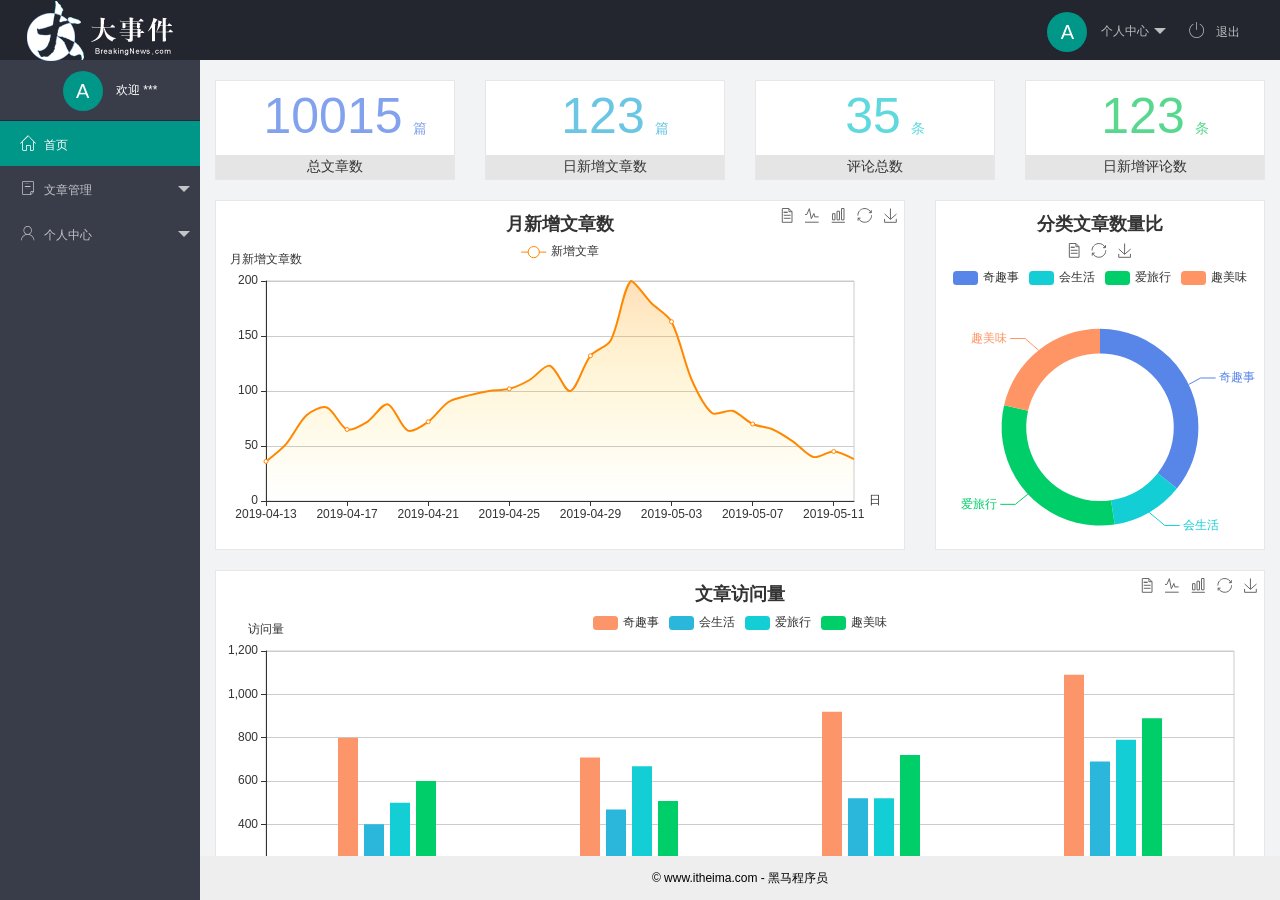
==== index.html @ d362bbe7 "'login.html完成'" ====
<!DOCTYPE html>
<html lang="en">

<head>
    <meta charset="UTF-8">
    <meta http-equiv="X-UA-Compatible" content="IE=edge">
    <meta name="viewport" content="width=device-width, initial-scale=1.0">
    <title>主页</title>
    <link rel="stylesheet" href="./assets/lib/layui/css/layui.css">
    <!-- 导入第三方图标库 -->
    <link rel="stylesheet" href="/assets/fonts/iconfont.css" />
    <!-- 导入自己的样式表 -->
    <link rel="stylesheet" href="/assets/css/index.css" />
</head>

<body class="layui-layout-body">
    <div class="layui-layout layui-layout-admin">
        <div class="layui-header">
            <div class="layui-logo">
                <img src="/assets/images/logo.png" alt="">
            </div>
            <!-- 头部区域（可配合layui已有的水平导航） -->
            <ul class="layui-nav layui-layout-right " lay-shrink="all">
                <li class="layui-nav-item">
                    <a href="javascript:;">
                        <img src="http://t.cn/RCzsdCq" class="layui-nav-img" style="display: none;">
                        <span class="text-avatar">A</span>
                        个人中心
                    </a>
                    <dl class="layui-nav-child">
                        <dd><a href="">基本资料</a></dd>
                        <dd><a href="">更换头像</a></dd>
                        <dd><a href="">重置密码</a></dd>
                    </dl>
                </li>
                <li class="layui-nav-item"><a href="">
                        <span class="iconfont icon-tuichu"></span>
                        退出</a></li>
            </ul>
        </div>

        <div class="layui-side layui-bg-black">
            <div class="layui-side-scroll">
                <div class="userinfo">
                    <img src="http://t.cn/RCzsdCq" class="layui-nav-img" style="display: none;" />
                    <span class="text-avatar">A</span>
                    <span id="welcome">欢迎 ***</span>
                </div>
                <!-- 左侧导航区域（可配合layui已有的垂直导航） -->
                <ul class="layui-nav layui-nav-tree" lay-filter="test" lay-shrink="all">
                    <li class="layui-nav-item layui-this">
                        <a href="">
                            <span class="iconfont icon-home "></span>首页
                        </a>
                    </li>
                    <li class="layui-nav-item ">
                        <a class="" href="javascript:;">
                            <span class="iconfont icon-16"></span>文章管理
                        </a>
                        <dl class="layui-nav-child">
                            <dd><a href="javascript:;"><i class="layui-icon layui-icon-app"></i>文章类别</a></dd>
                            <dd><a href="javascript:;"><i class="layui-icon layui-icon-app"></i>文章列表</a></dd>
                            <dd><a href="javascript:;"><i class="layui-icon layui-icon-app"></i>发布文章</a></dd>
                        </dl>
                    </li>
                    <li class="layui-nav-item">
                        <a href="javascript:;"><span class="iconfont icon-user"></span>个人中心</a>
                        <dl class="layui-nav-child">
                            <dd><a href="javascript:;"><i class="layui-icon layui-icon-app"></i> 基本资料</a></dd>
                            <dd><a href="javascript:;"><i class="layui-icon layui-icon-app"></i> 更换头像</a></dd>
                            <dd><a href="javascript:;"><i class="layui-icon layui-icon-app"></i> 重置密码</a></dd>
                        </dl>
                    </li>

                </ul>
            </div>
        </div>

        <div class="layui-body">
            <!-- 内容主体区域 -->
            <div class="layui-body">
                <!-- 内容主体区域 -->
                <iframe name="fm" src="/home/dashboard.html" frameborder="0"></iframe>
            </div>
        </div>

        <div class="layui-footer">
            <!-- 底部固定区域 -->
            © www.itheima.com - 黑马程序员
        </div>
    </div>
    <script src="/assets/lib/layui/layui.all.js"></script>
</body>

</html>
---- assets/lib/layui/css/layui.css ----
/** layui-v2.5.5 MIT License By https://www.layui.com */
 .layui-inline,img{display:inline-block;vertical-align:middle}h1,h2,h3,h4,h5,h6{font-weight:400}.layui-edge,.layui-header,.layui-inline,.layui-main{position:relative}.layui-body,.layui-edge,.layui-elip{overflow:hidden}.layui-btn,.layui-edge,.layui-inline,img{vertical-align:middle}.layui-btn,.layui-disabled,.layui-icon,.layui-unselect{-moz-user-select:none;-webkit-user-select:none;-ms-user-select:none}.layui-elip,.layui-form-checkbox span,.layui-form-pane .layui-form-label{text-overflow:ellipsis;white-space:nowrap}.layui-breadcrumb,.layui-tree-btnGroup{visibility:hidden}blockquote,body,button,dd,div,dl,dt,form,h1,h2,h3,h4,h5,h6,input,li,ol,p,pre,td,textarea,th,ul{margin:0;padding:0;-webkit-tap-highlight-color:rgba(0,0,0,0)}a:active,a:hover{outline:0}img{border:none}li{list-style:none}table{border-collapse:collapse;border-spacing:0}h4,h5,h6{font-size:100%}button,input,optgroup,option,select,textarea{font-family:inherit;font-size:inherit;font-style:inherit;font-weight:inherit;outline:0}pre{white-space:pre-wrap;white-space:-moz-pre-wrap;white-space:-pre-wrap;white-space:-o-pre-wrap;word-wrap:break-word}body{line-height:24px;font:14px Helvetica Neue,Helvetica,PingFang SC,Tahoma,Arial,sans-serif}hr{height:1px;margin:10px 0;border:0;clear:both}a{color:#333;text-decoration:none}a:hover{color:#777}a cite{font-style:normal;*cursor:pointer}.layui-border-box,.layui-border-box *{box-sizing:border-box}.layui-box,.layui-box *{box-sizing:content-box}.layui-clear{clear:both;*zoom:1}.layui-clear:after{content:'\20';clear:both;*zoom:1;display:block;height:0}.layui-inline{*display:inline;*zoom:1}.layui-edge{display:inline-block;width:0;height:0;border-width:6px;border-style:dashed;border-color:transparent}.layui-edge-top{top:-4px;border-bottom-color:#999;border-bottom-style:solid}.layui-edge-right{border-left-color:#999;border-left-style:solid}.layui-edge-bottom{top:2px;border-top-color:#999;border-top-style:solid}.layui-edge-left{border-right-color:#999;border-right-style:solid}.layui-disabled,.layui-disabled:hover{color:#d2d2d2!important;cursor:not-allowed!important}.layui-circle{border-radius:100%}.layui-show{display:block!important}.layui-hide{display:none!important}@font-face{font-family:layui-icon;src:url(../font/iconfont.eot?v=250);src:url(../font/iconfont.eot?v=250#iefix) format('embedded-opentype'),url(../font/iconfont.woff2?v=250) format('woff2'),url(../font/iconfont.woff?v=250) format('woff'),url(../font/iconfont.ttf?v=250) format('truetype'),url(../font/iconfont.svg?v=250#layui-icon) format('svg')}.layui-icon{font-family:layui-icon!important;font-size:16px;font-style:normal;-webkit-font-smoothing:antialiased;-moz-osx-font-smoothing:grayscale}.layui-icon-reply-fill:before{content:"\e611"}.layui-icon-set-fill:before{content:"\e614"}.layui-icon-menu-fill:before{content:"\e60f"}.layui-icon-search:before{content:"\e615"}.layui-icon-share:before{content:"\e641"}.layui-icon-set-sm:before{content:"\e620"}.layui-icon-engine:before{content:"\e628"}.layui-icon-close:before{content:"\1006"}.layui-icon-close-fill:before{content:"\1007"}.layui-icon-chart-screen:before{content:"\e629"}.layui-icon-star:before{content:"\e600"}.layui-icon-circle-dot:before{content:"\e617"}.layui-icon-chat:before{content:"\e606"}.layui-icon-release:before{content:"\e609"}.layui-icon-list:before{content:"\e60a"}.layui-icon-chart:before{content:"\e62c"}.layui-icon-ok-circle:before{content:"\1005"}.layui-icon-layim-theme:before{content:"\e61b"}.layui-icon-table:before{content:"\e62d"}.layui-icon-right:before{content:"\e602"}.layui-icon-left:before{content:"\e603"}.layui-icon-cart-simple:before{content:"\e698"}.layui-icon-face-cry:before{content:"\e69c"}.layui-icon-face-smile:before{content:"\e6af"}.layui-icon-survey:before{content:"\e6b2"}.layui-icon-tree:before{content:"\e62e"}.layui-icon-upload-circle:before{content:"\e62f"}.layui-icon-add-circle:before{content:"\e61f"}.layui-icon-download-circle:before{content:"\e601"}.layui-icon-templeate-1:before{content:"\e630"}.layui-icon-util:before{content:"\e631"}.layui-icon-face-surprised:before{content:"\e664"}.layui-icon-edit:before{content:"\e642"}.layui-icon-speaker:before{content:"\e645"}.layui-icon-down:before{content:"\e61a"}.layui-icon-file:before{content:"\e621"}.layui-icon-layouts:before{content:"\e632"}.layui-icon-rate-half:before{content:"\e6c9"}.layui-icon-add-circle-fine:before{content:"\e608"}.layui-icon-prev-circle:before{content:"\e633"}.layui-icon-read:before{content:"\e705"}.layui-icon-404:before{content:"\e61c"}.layui-icon-carousel:before{content:"\e634"}.layui-icon-help:before{content:"\e607"}.layui-icon-code-circle:before{content:"\e635"}.layui-icon-water:before{content:"\e636"}.layui-icon-username:before{content:"\e66f"}.layui-icon-find-fill:before{content:"\e670"}.layui-icon-about:before{content:"\e60b"}.layui-icon-location:before{content:"\e715"}.layui-icon-up:before{content:"\e619"}.layui-icon-pause:before{content:"\e651"}.layui-icon-date:before{content:"\e637"}.layui-icon-layim-uploadfile:before{content:"\e61d"}.layui-icon-delete:before{content:"\e640"}.layui-icon-play:before{content:"\e652"}.layui-icon-top:before{content:"\e604"}.layui-icon-friends:before{content:"\e612"}.layui-icon-refresh-3:before{content:"\e9aa"}.layui-icon-ok:before{content:"\e605"}.layui-icon-layer:before{content:"\e638"}.layui-icon-face-smile-fine:before{content:"\e60c"}.layui-icon-dollar:before{content:"\e659"}.layui-icon-group:before{content:"\e613"}.layui-icon-layim-download:before{content:"\e61e"}.layui-icon-picture-fine:before{content:"\e60d"}.layui-icon-link:before{content:"\e64c"}.layui-icon-diamond:before{content:"\e735"}.layui-icon-log:before{content:"\e60e"}.layui-icon-rate-solid:before{content:"\e67a"}.layui-icon-fonts-del:before{content:"\e64f"}.layui-icon-unlink:before{content:"\e64d"}.layui-icon-fonts-clear:before{content:"\e639"}.layui-icon-triangle-r:before{content:"\e623"}.layui-icon-circle:before{content:"\e63f"}.layui-icon-radio:before{content:"\e643"}.layui-icon-align-center:before{content:"\e647"}.layui-icon-align-right:before{content:"\e648"}.layui-icon-align-left:before{content:"\e649"}.layui-icon-loading-1:before{content:"\e63e"}.layui-icon-return:before{content:"\e65c"}.layui-icon-fonts-strong:before{content:"\e62b"}.layui-icon-upload:before{content:"\e67c"}.layui-icon-dialogue:before{content:"\e63a"}.layui-icon-video:before{content:"\e6ed"}.layui-icon-headset:before{content:"\e6fc"}.layui-icon-cellphone-fine:before{content:"\e63b"}.layui-icon-add-1:before{content:"\e654"}.layui-icon-face-smile-b:before{content:"\e650"}.layui-icon-fonts-html:before{content:"\e64b"}.layui-icon-form:before{content:"\e63c"}.layui-icon-cart:before{content:"\e657"}.layui-icon-camera-fill:before{content:"\e65d"}.layui-icon-tabs:before{content:"\e62a"}.layui-icon-fonts-code:before{content:"\e64e"}.layui-icon-fire:before{content:"\e756"}.layui-icon-set:before{content:"\e716"}.layui-icon-fonts-u:before{content:"\e646"}.layui-icon-triangle-d:before{content:"\e625"}.layui-icon-tips:before{content:"\e702"}.layui-icon-picture:before{content:"\e64a"}.layui-icon-more-vertical:before{content:"\e671"}.layui-icon-flag:before{content:"\e66c"}.layui-icon-loading:before{content:"\e63d"}.layui-icon-fonts-i:before{content:"\e644"}.layui-icon-refresh-1:before{content:"\e666"}.layui-icon-rmb:before{content:"\e65e"}.layui-icon-home:before{content:"\e68e"}.layui-icon-user:before{content:"\e770"}.layui-icon-notice:before{content:"\e667"}.layui-icon-login-weibo:before{content:"\e675"}.layui-icon-voice:before{content:"\e688"}.layui-icon-upload-drag:before{content:"\e681"}.layui-icon-login-qq:before{content:"\e676"}.layui-icon-snowflake:before{content:"\e6b1"}.layui-icon-file-b:before{content:"\e655"}.layui-icon-template:before{content:"\e663"}.layui-icon-auz:before{content:"\e672"}.layui-icon-console:before{content:"\e665"}.layui-icon-app:before{content:"\e653"}.layui-icon-prev:before{content:"\e65a"}.layui-icon-website:before{content:"\e7ae"}.layui-icon-next:before{content:"\e65b"}.layui-icon-component:before{content:"\e857"}.layui-icon-more:before{content:"\e65f"}.layui-icon-login-wechat:before{content:"\e677"}.layui-icon-shrink-right:before{content:"\e668"}.layui-icon-spread-left:before{content:"\e66b"}.layui-icon-camera:before{content:"\e660"}.layui-icon-note:before{content:"\e66e"}.layui-icon-refresh:before{content:"\e669"}.layui-icon-female:before{content:"\e661"}.layui-icon-male:before{content:"\e662"}.layui-icon-password:before{content:"\e673"}.layui-icon-senior:before{content:"\e674"}.layui-icon-theme:before{content:"\e66a"}.layui-icon-tread:before{content:"\e6c5"}.layui-icon-praise:before{content:"\e6c6"}.layui-icon-star-fill:before{content:"\e658"}.layui-icon-rate:before{content:"\e67b"}.layui-icon-template-1:before{content:"\e656"}.layui-icon-vercode:before{content:"\e679"}.layui-icon-cellphone:before{content:"\e678"}.layui-icon-screen-full:before{content:"\e622"}.layui-icon-screen-restore:before{content:"\e758"}.layui-icon-cols:before{content:"\e610"}.layui-icon-export:before{content:"\e67d"}.layui-icon-print:before{content:"\e66d"}.layui-icon-slider:before{content:"\e714"}.layui-icon-addition:before{content:"\e624"}.layui-icon-subtraction:before{content:"\e67e"}.layui-icon-service:before{content:"\e626"}.layui-icon-transfer:before{content:"\e691"}.layui-main{width:1140px;margin:0 auto}.layui-header{z-index:1000;height:60px}.layui-header a:hover{transition:all .5s;-webkit-transition:all .5s}.layui-side{position:fixed;left:0;top:0;bottom:0;z-index:999;width:200px;overflow-x:hidden}.layui-side-scroll{position:relative;width:220px;height:100%;overflow-x:hidden}.layui-body{position:absolute;left:200px;right:0;top:0;bottom:0;z-index:998;width:auto;overflow-y:auto;box-sizing:border-box}.layui-layout-body{overflow:hidden}.layui-layout-admin .layui-header{background-color:#23262E}.layui-layout-admin .layui-side{top:60px;width:200px;overflow-x:hidden}.layui-layout-admin .layui-body{position:fixed;top:60px;bottom:44px}.layui-layout-admin .layui-main{width:auto;margin:0 15px}.layui-layout-admin .layui-footer{position:fixed;left:200px;right:0;bottom:0;height:44px;line-height:44px;padding:0 15px;background-color:#eee}.layui-layout-admin .layui-logo{position:absolute;left:0;top:0;width:200px;height:100%;line-height:60px;text-align:center;color:#009688;font-size:16px}.layui-layout-admin .layui-header .layui-nav{background:0 0}.layui-layout-left{position:absolute!important;left:200px;top:0}.layui-layout-right{position:absolute!important;right:0;top:0}.layui-container{position:relative;margin:0 auto;padding:0 15px;box-sizing:border-box}.layui-fluid{position:relative;margin:0 auto;padding:0 15px}.layui-row:after,.layui-row:before{content:'';display:block;clear:both}.layui-col-lg1,.layui-col-lg10,.layui-col-lg11,.layui-col-lg12,.layui-col-lg2,.layui-col-lg3,.layui-col-lg4,.layui-col-lg5,.layui-col-lg6,.layui-col-lg7,.layui-col-lg8,.layui-col-lg9,.layui-col-md1,.layui-col-md10,.layui-col-md11,.layui-col-md12,.layui-col-md2,.layui-col-md3,.layui-col-md4,.layui-col-md5,.layui-col-md6,.layui-col-md7,.layui-col-md8,.layui-col-md9,.layui-col-sm1,.layui-col-sm10,.layui-col-sm11,.layui-col-sm12,.layui-col-sm2,.layui-col-sm3,.layui-col-sm4,.layui-col-sm5,.layui-col-sm6,.layui-col-sm7,.layui-col-sm8,.layui-col-sm9,.layui-col-xs1,.layui-col-xs10,.layui-col-xs11,.layui-col-xs12,.layui-col-xs2,.layui-col-xs3,.layui-col-xs4,.layui-col-xs5,.layui-col-xs6,.layui-col-xs7,.layui-col-xs8,.layui-col-xs9{position:relative;display:block;box-sizing:border-box}.layui-col-xs1,.layui-col-xs10,.layui-col-xs11,.layui-col-xs12,.layui-col-xs2,.layui-col-xs3,.layui-col-xs4,.layui-col-xs5,.layui-col-xs6,.layui-col-xs7,.layui-col-xs8,.layui-col-xs9{float:left}.layui-col-xs1{width:8.33333333%}.layui-col-xs2{width:16.66666667%}.layui-col-xs3{width:25%}.layui-col-xs4{width:33.33333333%}.layui-col-xs5{width:41.66666667%}.layui-col-xs6{width:50%}.layui-col-xs7{width:58.33333333%}.layui-col-xs8{width:66.66666667%}.layui-col-xs9{width:75%}.layui-col-xs10{width:83.33333333%}.layui-col-xs11{width:91.66666667%}.layui-col-xs12{width:100%}.layui-col-xs-offset1{margin-left:8.33333333%}.layui-col-xs-offset2{margin-left:16.66666667%}.layui-col-xs-offset3{margin-left:25%}.layui-col-xs-offset4{margin-left:33.33333333%}.layui-col-xs-offset5{margin-left:41.66666667%}.layui-col-xs-offset6{margin-left:50%}.layui-col-xs-offset7{margin-left:58.33333333%}.layui-col-xs-offset8{margin-left:66.66666667%}.layui-col-xs-offset9{margin-left:75%}.layui-col-xs-offset10{margin-left:83.33333333%}.layui-col-xs-offset11{margin-left:91.66666667%}.layui-col-xs-offset12{margin-left:100%}@media screen and (max-width:768px){.layui-hide-xs{display:none!important}.layui-show-xs-block{display:block!important}.layui-show-xs-inline{display:inline!important}.layui-show-xs-inline-block{display:inline-block!important}}@media screen and (min-width:768px){.layui-container{width:750px}.layui-hide-sm{display:none!important}.layui-show-sm-block{display:block!important}.layui-show-sm-inline{display:inline!important}.layui-show-sm-inline-block{display:inline-block!important}.layui-col-sm1,.layui-col-sm10,.layui-col-sm11,.layui-col-sm12,.layui-col-sm2,.layui-col-sm3,.layui-col-sm4,.layui-col-sm5,.layui-col-sm6,.layui-col-sm7,.layui-col-sm8,.layui-col-sm9{float:left}.layui-col-sm1{width:8.33333333%}.layui-col-sm2{width:16.66666667%}.layui-col-sm3{width:25%}.layui-col-sm4{width:33.33333333%}.layui-col-sm5{width:41.66666667%}.layui-col-sm6{width:50%}.layui-col-sm7{width:58.33333333%}.layui-col-sm8{width:66.66666667%}.layui-col-sm9{width:75%}.layui-col-sm10{width:83.33333333%}.layui-col-sm11{width:91.66666667%}.layui-col-sm12{width:100%}.layui-col-sm-offset1{margin-left:8.33333333%}.layui-col-sm-offset2{margin-left:16.66666667%}.layui-col-sm-offset3{margin-left:25%}.layui-col-sm-offset4{margin-left:33.33333333%}.layui-col-sm-offset5{margin-left:41.66666667%}.layui-col-sm-offset6{margin-left:50%}.layui-col-sm-offset7{margin-left:58.33333333%}.layui-col-sm-offset8{margin-left:66.66666667%}.layui-col-sm-offset9{margin-left:75%}.layui-col-sm-offset10{margin-left:83.33333333%}.layui-col-sm-offset11{margin-left:91.66666667%}.layui-col-sm-offset12{margin-left:100%}}@media screen and (min-width:992px){.layui-container{width:970px}.layui-hide-md{display:none!important}.layui-show-md-block{display:block!important}.layui-show-md-inline{display:inline!important}.layui-show-md-inline-block{display:inline-block!important}.layui-col-md1,.layui-col-md10,.layui-col-md11,.layui-col-md12,.layui-col-md2,.layui-col-md3,.layui-col-md4,.layui-col-md5,.layui-col-md6,.layui-col-md7,.layui-col-md8,.layui-col-md9{float:left}.layui-col-md1{width:8.33333333%}.layui-col-md2{width:16.66666667%}.layui-col-md3{width:25%}.layui-col-md4{width:33.33333333%}.layui-col-md5{width:41.66666667%}.layui-col-md6{width:50%}.layui-col-md7{width:58.33333333%}.layui-col-md8{width:66.66666667%}.layui-col-md9{width:75%}.layui-col-md10{width:83.33333333%}.layui-col-md11{width:91.66666667%}.layui-col-md12{width:100%}.layui-col-md-offset1{margin-left:8.33333333%}.layui-col-md-offset2{margin-left:16.66666667%}.layui-col-md-offset3{margin-left:25%}.layui-col-md-offset4{margin-left:33.33333333%}.layui-col-md-offset5{margin-left:41.66666667%}.layui-col-md-offset6{margin-left:50%}.layui-col-md-offset7{margin-left:58.33333333%}.layui-col-md-offset8{margin-left:66.66666667%}.layui-col-md-offset9{margin-left:75%}.layui-col-md-offset10{margin-left:83.33333333%}.layui-col-md-offset11{margin-left:91.66666667%}.layui-col-md-offset12{margin-left:100%}}@media screen and (min-width:1200px){.layui-container{width:1170px}.layui-hide-lg{display:none!important}.layui-show-lg-block{display:block!important}.layui-show-lg-inline{display:inline!important}.layui-show-lg-inline-block{display:inline-block!important}.layui-col-lg1,.layui-col-lg10,.layui-col-lg11,.layui-col-lg12,.layui-col-lg2,.layui-col-lg3,.layui-col-lg4,.layui-col-lg5,.layui-col-lg6,.layui-col-lg7,.layui-col-lg8,.layui-col-lg9{float:left}.layui-col-lg1{width:8.33333333%}.layui-col-lg2{width:16.66666667%}.layui-col-lg3{width:25%}.layui-col-lg4{width:33.33333333%}.layui-col-lg5{width:41.66666667%}.layui-col-lg6{width:50%}.layui-col-lg7{width:58.33333333%}.layui-col-lg8{width:66.66666667%}.layui-col-lg9{width:75%}.layui-col-lg10{width:83.33333333%}.layui-col-lg11{width:91.66666667%}.layui-col-lg12{width:100%}.layui-col-lg-offset1{margin-left:8.33333333%}.layui-col-lg-offset2{margin-left:16.66666667%}.layui-col-lg-offset3{margin-left:25%}.layui-col-lg-offset4{margin-left:33.33333333%}.layui-col-lg-offset5{margin-left:41.66666667%}.layui-col-lg-offset6{margin-left:50%}.layui-col-lg-offset7{margin-left:58.33333333%}.layui-col-lg-offset8{margin-left:66.66666667%}.layui-col-lg-offset9{margin-left:75%}.layui-col-lg-offset10{margin-left:83.33333333%}.layui-col-lg-offset11{margin-left:91.66666667%}.layui-col-lg-offset12{margin-left:100%}}.layui-col-space1{margin:-.5px}.layui-col-space1>*{padding:.5px}.layui-col-space3{margin:-1.5px}.layui-col-space3>*{padding:1.5px}.layui-col-space5{margin:-2.5px}.layui-col-space5>*{padding:2.5px}.layui-col-space8{margin:-3.5px}.layui-col-space8>*{padding:3.5px}.layui-col-space10{margin:-5px}.layui-col-space10>*{padding:5px}.layui-col-space12{margin:-6px}.layui-col-space12>*{padding:6px}.layui-col-space15{margin:-7.5px}.layui-col-space15>*{padding:7.5px}.layui-col-space18{margin:-9px}.layui-col-space18>*{padding:9px}.layui-col-space20{margin:-10px}.layui-col-space20>*{padding:10px}.layui-col-space22{margin:-11px}.layui-col-space22>*{padding:11px}.layui-col-space25{margin:-12.5px}.layui-col-space25>*{padding:12.5px}.layui-col-space30{margin:-15px}.layui-col-space30>*{padding:15px}.layui-btn,.layui-input,.layui-select,.layui-textarea,.layui-upload-button{outline:0;-webkit-appearance:none;transition:all .3s;-webkit-transition:all .3s;box-sizing:border-box}.layui-elem-quote{margin-bottom:10px;padding:15px;line-height:22px;border-left:5px solid #009688;border-radius:0 2px 2px 0;background-color:#f2f2f2}.layui-quote-nm{border-style:solid;border-width:1px 1px 1px 5px;background:0 0}.layui-elem-field{margin-bottom:10px;padding:0;border-width:1px;border-style:solid}.layui-elem-field legend{margin-left:20px;padding:0 10px;font-size:20px;font-weight:300}.layui-field-title{margin:10px 0 20px;border-width:1px 0 0}.layui-field-box{padding:10px 15px}.layui-field-title .layui-field-box{padding:10px 0}.layui-progress{position:relative;height:6px;border-radius:20px;background-color:#e2e2e2}.layui-progress-bar{position:absolute;left:0;top:0;width:0;max-width:100%;height:6px;border-radius:20px;text-align:right;background-color:#5FB878;transition:all .3s;-webkit-transition:all .3s}.layui-progress-big,.layui-progress-big .layui-progress-bar{height:18px;line-height:18px}.layui-progress-text{position:relative;top:-20px;line-height:18px;font-size:12px;color:#666}.layui-progress-big .layui-progress-text{position:static;padding:0 10px;color:#fff}.layui-collapse{border-width:1px;border-style:solid;border-radius:2px}.layui-colla-content,.layui-colla-item{border-top-width:1px;border-top-style:solid}.layui-colla-item:first-child{border-top:none}.layui-colla-title{position:relative;height:42px;line-height:42px;padding:0 15px 0 35px;color:#333;background-color:#f2f2f2;cursor:pointer;font-size:14px;overflow:hidden}.layui-colla-content{display:none;padding:10px 15px;line-height:22px;color:#666}.layui-colla-icon{position:absolute;left:15px;top:0;font-size:14px}.layui-card{margin-bottom:15px;border-radius:2px;background-color:#fff;box-shadow:0 1px 2px 0 rgba(0,0,0,.05)}.layui-card:last-child{margin-bottom:0}.layui-card-header{position:relative;height:42px;line-height:42px;padding:0 15px;border-bottom:1px solid #f6f6f6;color:#333;border-radius:2px 2px 0 0;font-size:14px}.layui-bg-black,.layui-bg-blue,.layui-bg-cyan,.layui-bg-green,.layui-bg-orange,.layui-bg-red{color:#fff!important}.layui-card-body{position:relative;padding:10px 15px;line-height:24px}.layui-card-body[pad15]{padding:15px}.layui-card-body[pad20]{padding:20px}.layui-card-body .layui-table{margin:5px 0}.layui-card .layui-tab{margin:0}.layui-panel-window{position:relative;padding:15px;border-radius:0;border-top:5px solid #E6E6E6;background-color:#fff}.layui-auxiliar-moving{position:fixed;left:0;right:0;top:0;bottom:0;width:100%;height:100%;background:0 0;z-index:9999999999}.layui-form-label,.layui-form-mid,.layui-form-select,.layui-input-block,.layui-input-inline,.layui-textarea{position:relative}.layui-bg-red{background-color:#FF5722!important}.layui-bg-orange{background-color:#FFB800!important}.layui-bg-green{background-color:#009688!important}.layui-bg-cyan{background-color:#2F4056!important}.layui-bg-blue{background-color:#1E9FFF!important}.layui-bg-black{background-color:#393D49!important}.layui-bg-gray{background-color:#eee!important;color:#666!important}.layui-badge-rim,.layui-colla-content,.layui-colla-item,.layui-collapse,.layui-elem-field,.layui-form-pane .layui-form-item[pane],.layui-form-pane .layui-form-label,.layui-input,.layui-layedit,.layui-layedit-tool,.layui-quote-nm,.layui-select,.layui-tab-bar,.layui-tab-card,.layui-tab-title,.layui-tab-title .layui-this:after,.layui-textarea{border-color:#e6e6e6}.layui-timeline-item:before,hr{background-color:#e6e6e6}.layui-text{line-height:22px;font-size:14px;color:#666}.layui-text h1,.layui-text h2,.layui-text h3{font-weight:500;color:#333}.layui-text h1{font-size:30px}.layui-text h2{font-size:24px}.layui-text h3{font-size:18px}.layui-text a:not(.layui-btn){color:#01AAED}.layui-text a:not(.layui-btn):hover{text-decoration:underline}.layui-text ul{padding:5px 0 5px 15px}.layui-text ul li{margin-top:5px;list-style-type:disc}.layui-text em,.layui-word-aux{color:#999!important;padding:0 5px!important}.layui-btn{display:inline-block;height:38px;line-height:38px;padding:0 18px;background-color:#009688;color:#fff;white-space:nowrap;text-align:center;font-size:14px;border:none;border-radius:2px;cursor:pointer}.layui-btn:hover{opacity:.8;filter:alpha(opacity=80);color:#fff}.layui-btn:active{opacity:1;filter:alpha(opacity=100)}.layui-btn+.layui-btn{margin-left:10px}.layui-btn-container{font-size:0}.layui-btn-container .layui-btn{margin-right:10px;margin-bottom:10px}.layui-btn-container .layui-btn+.layui-btn{margin-left:0}.layui-table .layui-btn-container .layui-btn{margin-bottom:9px}.layui-btn-radius{border-radius:100px}.layui-btn .layui-icon{margin-right:3px;font-size:18px;vertical-align:bottom;vertical-align:middle\9}.layui-btn-primary{border:1px solid #C9C9C9;background-color:#fff;color:#555}.layui-btn-primary:hover{border-color:#009688;color:#333}.layui-btn-normal{background-color:#1E9FFF}.layui-btn-warm{background-color:#FFB800}.layui-btn-danger{background-color:#FF5722}.layui-btn-checked{background-color:#5FB878}.layui-btn-disabled,.layui-btn-disabled:active,.layui-btn-disabled:hover{border:1px solid #e6e6e6;background-color:#FBFBFB;color:#C9C9C9;cursor:not-allowed;opacity:1}.layui-btn-lg{height:44px;line-height:44px;padding:0 25px;font-size:16px}.layui-btn-sm{height:30px;line-height:30px;padding:0 10px;font-size:12px}.layui-btn-sm i{font-size:16px!important}.layui-btn-xs{height:22px;line-height:22px;padding:0 5px;font-size:12px}.layui-btn-xs i{font-size:14px!important}.layui-btn-group{display:inline-block;vertical-align:middle;font-size:0}.layui-btn-group .layui-btn{margin-left:0!important;margin-right:0!important;border-left:1px solid rgba(255,255,255,.5);border-radius:0}.layui-btn-group .layui-btn-primary{border-left:none}.layui-btn-group .layui-btn-primary:hover{border-color:#C9C9C9;color:#009688}.layui-btn-group .layui-btn:first-child{border-left:none;border-radius:2px 0 0 2px}.layui-btn-group .layui-btn-primary:first-child{border-left:1px solid #c9c9c9}.layui-btn-group .layui-btn:last-child{border-radius:0 2px 2px 0}.layui-btn-group .layui-btn+.layui-btn{margin-left:0}.layui-btn-group+.layui-btn-group{margin-left:10px}.layui-btn-fluid{width:100%}.layui-input,.layui-select,.layui-textarea{height:38px;line-height:1.3;line-height:38px\9;border-width:1px;border-style:solid;background-color:#fff;border-radius:2px}.layui-input::-webkit-input-placeholder,.layui-select::-webkit-input-placeholder,.layui-textarea::-webkit-input-placeholder{line-height:1.3}.layui-input,.layui-textarea{display:block;width:100%;padding-left:10px}.layui-input:hover,.layui-textarea:hover{border-color:#D2D2D2!important}.layui-input:focus,.layui-textarea:focus{border-color:#C9C9C9!important}.layui-textarea{min-height:100px;height:auto;line-height:20px;padding:6px 10px;resize:vertical}.layui-select{padding:0 10px}.layui-form input[type=checkbox],.layui-form input[type=radio],.layui-form select{display:none}.layui-form [lay-ignore]{display:initial}.layui-form-item{margin-bottom:15px;clear:both;*zoom:1}.layui-form-item:after{content:'\20';clear:both;*zoom:1;display:block;height:0}.layui-form-label{float:left;display:block;padding:9px 15px;width:80px;font-weight:400;line-height:20px;text-align:right}.layui-form-label-col{display:block;float:none;padding:9px 0;line-height:20px;text-align:left}.layui-form-item .layui-inline{margin-bottom:5px;margin-right:10px}.layui-input-block{margin-left:110px;min-height:36px}.layui-input-inline{display:inline-block;vertical-align:middle}.layui-form-item .layui-input-inline{float:left;width:190px;margin-right:10px}.layui-form-text .layui-input-inline{width:auto}.layui-form-mid{float:left;display:block;padding:9px 0!important;line-height:20px;margin-right:10px}.layui-form-danger+.layui-form-select .layui-input,.layui-form-danger:focus{border-color:#FF5722!important}.layui-form-select .layui-input{padding-right:30px;cursor:pointer}.layui-form-select .layui-edge{position:absolute;right:10px;top:50%;margin-top:-3px;cursor:pointer;border-width:6px;border-top-color:#c2c2c2;border-top-style:solid;transition:all .3s;-webkit-transition:all .3s}.layui-form-select dl{display:none;position:absolute;left:0;top:42px;padding:5px 0;z-index:899;min-width:100%;border:1px solid #d2d2d2;max-height:300px;overflow-y:auto;background-color:#fff;border-radius:2px;box-shadow:0 2px 4px rgba(0,0,0,.12);box-sizing:border-box}.layui-form-select dl dd,.layui-form-select dl dt{padding:0 10px;line-height:36px;white-space:nowrap;overflow:hidden;text-overflow:ellipsis}.layui-form-select dl dt{font-size:12px;color:#999}.layui-form-select dl dd{cursor:pointer}.layui-form-select dl dd:hover{background-color:#f2f2f2;-webkit-transition:.5s all;transition:.5s all}.layui-form-select .layui-select-group dd{padding-left:20px}.layui-form-select dl dd.layui-select-tips{padding-left:10px!important;color:#999}.layui-form-select dl dd.layui-this{background-color:#5FB878;color:#fff}.layui-form-checkbox,.layui-form-select dl dd.layui-disabled{background-color:#fff}.layui-form-selected dl{display:block}.layui-form-checkbox,.layui-form-checkbox *,.layui-form-switch{display:inline-block;vertical-align:middle}.layui-form-selected .layui-edge{margin-top:-9px;-webkit-transform:rotate(180deg);transform:rotate(180deg);margin-top:-3px\9}:root .layui-form-selected .layui-edge{margin-top:-9px\0/IE9}.layui-form-selectup dl{top:auto;bottom:42px}.layui-select-none{margin:5px 0;text-align:center;color:#999}.layui-select-disabled .layui-disabled{border-color:#eee!important}.layui-select-disabled .layui-edge{border-top-color:#d2d2d2}.layui-form-checkbox{position:relative;height:30px;line-height:30px;margin-right:10px;padding-right:30px;cursor:pointer;font-size:0;-webkit-transition:.1s linear;transition:.1s linear;box-sizing:border-box}.layui-form-checkbox span{padding:0 10px;height:100%;font-size:14px;border-radius:2px 0 0 2px;background-color:#d2d2d2;color:#fff;overflow:hidden}.layui-form-checkbox:hover span{background-color:#c2c2c2}.layui-form-checkbox i{position:absolute;right:0;top:0;width:30px;height:28px;border:1px solid #d2d2d2;border-left:none;border-radius:0 2px 2px 0;color:#fff;font-size:20px;text-align:center}.layui-form-checkbox:hover i{border-color:#c2c2c2;color:#c2c2c2}.layui-form-checked,.layui-form-checked:hover{border-color:#5FB878}.layui-form-checked span,.layui-form-checked:hover span{background-color:#5FB878}.layui-form-checked i,.layui-form-checked:hover i{color:#5FB878}.layui-form-item .layui-form-checkbox{margin-top:4px}.layui-form-checkbox[lay-skin=primary]{height:auto!important;line-height:normal!important;min-width:18px;min-height:18px;border:none!important;margin-right:0;padding-left:28px;padding-right:0;background:0 0}.layui-form-checkbox[lay-skin=primary] span{padding-left:0;padding-right:15px;line-height:18px;background:0 0;color:#666}.layui-form-checkbox[lay-skin=primary] i{right:auto;left:0;width:16px;height:16px;line-height:16px;border:1px solid #d2d2d2;font-size:12px;border-radius:2px;background-color:#fff;-webkit-transition:.1s linear;transition:.1s linear}.layui-form-checkbox[lay-skin=primary]:hover i{border-color:#5FB878;color:#fff}.layui-form-checked[lay-skin=primary] i{border-color:#5FB878!important;background-color:#5FB878;color:#fff}.layui-checkbox-disbaled[lay-skin=primary] span{background:0 0!important;color:#c2c2c2}.layui-checkbox-disbaled[lay-skin=primary]:hover i{border-color:#d2d2d2}.layui-form-item .layui-form-checkbox[lay-skin=primary]{margin-top:10px}.layui-form-switch{position:relative;height:22px;line-height:22px;min-width:35px;padding:0 5px;margin-top:8px;border:1px solid #d2d2d2;border-radius:20px;cursor:pointer;background-color:#fff;-webkit-transition:.1s linear;transition:.1s linear}.layui-form-switch i{position:absolute;left:5px;top:3px;width:16px;height:16px;border-radius:20px;background-color:#d2d2d2;-webkit-transition:.1s linear;transition:.1s linear}.layui-form-switch em{position:relative;top:0;width:25px;margin-left:21px;padding:0!important;text-align:center!important;color:#999!important;font-style:normal!important;font-size:12px}.layui-form-onswitch{border-color:#5FB878;background-color:#5FB878}.layui-checkbox-disbaled,.layui-checkbox-disbaled i{border-color:#e2e2e2!important}.layui-form-onswitch i{left:100%;margin-left:-21px;background-color:#fff}.layui-form-onswitch em{margin-left:5px;margin-right:21px;color:#fff!important}.layui-checkbox-disbaled span{background-color:#e2e2e2!important}.layui-checkbox-disbaled:hover i{color:#fff!important}[lay-radio]{display:none}.layui-form-radio,.layui-form-radio *{display:inline-block;vertical-align:middle}.layui-form-radio{line-height:28px;margin:6px 10px 0 0;padding-right:10px;cursor:pointer;font-size:0}.layui-form-radio *{font-size:14px}.layui-form-radio>i{margin-right:8px;font-size:22px;color:#c2c2c2}.layui-form-radio>i:hover,.layui-form-radioed>i{color:#5FB878}.layui-radio-disbaled>i{color:#e2e2e2!important}.layui-form-pane .layui-form-label{width:110px;padding:8px 15px;height:38px;line-height:20px;border-width:1px;border-style:solid;border-radius:2px 0 0 2px;text-align:center;background-color:#FBFBFB;overflow:hidden;box-sizing:border-box}.layui-form-pane .layui-input-inline{margin-left:-1px}.layui-form-pane .layui-input-block{margin-left:110px;left:-1px}.layui-form-pane .layui-input{border-radius:0 2px 2px 0}.layui-form-pane .layui-form-text .layui-form-label{float:none;width:100%;border-radius:2px;box-sizing:border-box;text-align:left}.layui-form-pane .layui-form-text .layui-input-inline{display:block;margin:0;top:-1px;clear:both}.layui-form-pane .layui-form-text .layui-input-block{margin:0;left:0;top:-1px}.layui-form-pane .layui-form-text .layui-textarea{min-height:100px;border-radius:0 0 2px 2px}.layui-form-pane .layui-form-checkbox{margin:4px 0 4px 10px}.layui-form-pane .layui-form-radio,.layui-form-pane .layui-form-switch{margin-top:6px;margin-left:10px}.layui-form-pane .layui-form-item[pane]{position:relative;border-width:1px;border-style:solid}.layui-form-pane .layui-form-item[pane] .layui-form-label{position:absolute;left:0;top:0;height:100%;border-width:0 1px 0 0}.layui-form-pane .layui-form-item[pane] .layui-input-inline{margin-left:110px}@media screen and (max-width:450px){.layui-form-item .layui-form-label{text-overflow:ellipsis;overflow:hidden;white-space:nowrap}.layui-form-item .layui-inline{display:block;margin-right:0;margin-bottom:20px;clear:both}.layui-form-item .layui-inline:after{content:'\20';clear:both;display:block;height:0}.layui-form-item .layui-input-inline{display:block;float:none;left:-3px;width:auto;margin:0 0 10px 112px}.layui-form-item .layui-input-inline+.layui-form-mid{margin-left:110px;top:-5px;padding:0}.layui-form-item .layui-form-checkbox{margin-right:5px;margin-bottom:5px}}.layui-layedit{border-width:1px;border-style:solid;border-radius:2px}.layui-layedit-tool{padding:3px 5px;border-bottom-width:1px;border-bottom-style:solid;font-size:0}.layedit-tool-fixed{position:fixed;top:0;border-top:1px solid #e2e2e2}.layui-layedit-tool .layedit-tool-mid,.layui-layedit-tool .layui-icon{display:inline-block;vertical-align:middle;text-align:center;font-size:14px}.layui-layedit-tool .layui-icon{position:relative;width:32px;height:30px;line-height:30px;margin:3px 5px;color:#777;cursor:pointer;border-radius:2px}.layui-layedit-tool .layui-icon:hover{color:#393D49}.layui-layedit-tool .layui-icon:active{color:#000}.layui-layedit-tool .layedit-tool-active{background-color:#e2e2e2;color:#000}.layui-layedit-tool .layui-disabled,.layui-layedit-tool .layui-disabled:hover{color:#d2d2d2;cursor:not-allowed}.layui-layedit-tool .layedit-tool-mid{width:1px;height:18px;margin:0 10px;background-color:#d2d2d2}.layedit-tool-html{width:50px!important;font-size:30px!important}.layedit-tool-b,.layedit-tool-code,.layedit-tool-help{font-size:16px!important}.layedit-tool-d,.layedit-tool-face,.layedit-tool-image,.layedit-tool-unlink{font-size:18px!important}.layedit-tool-image input{position:absolute;font-size:0;left:0;top:0;width:100%;height:100%;opacity:.01;filter:Alpha(opacity=1);cursor:pointer}.layui-layedit-iframe iframe{display:block;width:100%}#LAY_layedit_code{overflow:hidden}.layui-laypage{display:inline-block;*display:inline;*zoom:1;vertical-align:middle;margin:10px 0;font-size:0}.layui-laypage>a:first-child,.layui-laypage>a:first-child em{border-radius:2px 0 0 2px}.layui-laypage>a:last-child,.layui-laypage>a:last-child em{border-radius:0 2px 2px 0}.layui-laypage>:first-child{margin-left:0!important}.layui-laypage>:last-child{margin-right:0!important}.layui-laypage a,.layui-laypage button,.layui-laypage input,.layui-laypage select,.layui-laypage span{border:1px solid #e2e2e2}.layui-laypage a,.layui-laypage span{display:inline-block;*display:inline;*zoom:1;vertical-align:middle;padding:0 15px;height:28px;line-height:28px;margin:0 -1px 5px 0;background-color:#fff;color:#333;font-size:12px}.layui-flow-more a *,.layui-laypage input,.layui-table-view select[lay-ignore]{display:inline-block}.layui-laypage a:hover{color:#009688}.layui-laypage em{font-style:normal}.layui-laypage .layui-laypage-spr{color:#999;font-weight:700}.layui-laypage a{text-decoration:none}.layui-laypage .layui-laypage-curr{position:relative}.layui-laypage .layui-laypage-curr em{position:relative;color:#fff}.layui-laypage .layui-laypage-curr .layui-laypage-em{position:absolute;left:-1px;top:-1px;padding:1px;width:100%;height:100%;background-color:#009688}.layui-laypage-em{border-radius:2px}.layui-laypage-next em,.layui-laypage-prev em{font-family:Sim sun;font-size:16px}.layui-laypage .layui-laypage-count,.layui-laypage .layui-laypage-limits,.layui-laypage .layui-laypage-refresh,.layui-laypage .layui-laypage-skip{margin-left:10px;margin-right:10px;padding:0;border:none}.layui-laypage .layui-laypage-limits,.layui-laypage .layui-laypage-refresh{vertical-align:top}.layui-laypage .layui-laypage-refresh i{font-size:18px;cursor:pointer}.layui-laypage select{height:22px;padding:3px;border-radius:2px;cursor:pointer}.layui-laypage .layui-laypage-skip{height:30px;line-height:30px;color:#999}.layui-laypage button,.layui-laypage input{height:30px;line-height:30px;border-radius:2px;vertical-align:top;background-color:#fff;box-sizing:border-box}.layui-laypage input{width:40px;margin:0 10px;padding:0 3px;text-align:center}.layui-laypage input:focus,.layui-laypage select:focus{border-color:#009688!important}.layui-laypage button{margin-left:10px;padding:0 10px;cursor:pointer}.layui-table,.layui-table-view{margin:10px 0}.layui-flow-more{margin:10px 0;text-align:center;color:#999;font-size:14px}.layui-flow-more a{height:32px;line-height:32px}.layui-flow-more a *{vertical-align:top}.layui-flow-more a cite{padding:0 20px;border-radius:3px;background-color:#eee;color:#333;font-style:normal}.layui-flow-more a cite:hover{opacity:.8}.layui-flow-more a i{font-size:30px;color:#737383}.layui-table{width:100%;background-color:#fff;color:#666}.layui-table tr{transition:all .3s;-webkit-transition:all .3s}.layui-table th{text-align:left;font-weight:400}.layui-table tbody tr:hover,.layui-table thead tr,.layui-table-click,.layui-table-header,.layui-table-hover,.layui-table-mend,.layui-table-patch,.layui-table-tool,.layui-table-total,.layui-table-total tr,.layui-table[lay-even] tr:nth-child(even){background-color:#f2f2f2}.layui-table td,.layui-table th,.layui-table-col-set,.layui-table-fixed-r,.layui-table-grid-down,.layui-table-header,.layui-table-page,.layui-table-tips-main,.layui-table-tool,.layui-table-total,.layui-table-view,.layui-table[lay-skin=line],.layui-table[lay-skin=row]{border-width:1px;border-style:solid;border-color:#e6e6e6}.layui-table td,.layui-table th{position:relative;padding:9px 15px;min-height:20px;line-height:20px;font-size:14px}.layui-table[lay-skin=line] td,.layui-table[lay-skin=line] th{border-width:0 0 1px}.layui-table[lay-skin=row] td,.layui-table[lay-skin=row] th{border-width:0 1px 0 0}.layui-table[lay-skin=nob] td,.layui-table[lay-skin=nob] th{border:none}.layui-table img{max-width:100px}.layui-table[lay-size=lg] td,.layui-table[lay-size=lg] th{padding:15px 30px}.layui-table-view .layui-table[lay-size=lg] .layui-table-cell{height:40px;line-height:40px}.layui-table[lay-size=sm] td,.layui-table[lay-size=sm] th{font-size:12px;padding:5px 10px}.layui-table-view .layui-table[lay-size=sm] .layui-table-cell{height:20px;line-height:20px}.layui-table[lay-data]{display:none}.layui-table-box{position:relative;overflow:hidden}.layui-table-view .layui-table{position:relative;width:auto;margin:0}.layui-table-view .layui-table[lay-skin=line]{border-width:0 1px 0 0}.layui-table-view .layui-table[lay-skin=row]{border-width:0 0 1px}.layui-table-view .layui-table td,.layui-table-view .layui-table th{padding:5px 0;border-top:none;border-left:none}.layui-table-view .layui-table th.layui-unselect .layui-table-cell span{cursor:pointer}.layui-table-view .layui-table td{cursor:default}.layui-table-view .layui-table td[data-edit=text]{cursor:text}.layui-table-view .layui-form-checkbox[lay-skin=primary] i{width:18px;height:18px}.layui-table-view .layui-form-radio{line-height:0;padding:0}.layui-table-view .layui-form-radio>i{margin:0;font-size:20px}.layui-table-init{position:absolute;left:0;top:0;width:100%;height:100%;text-align:center;z-index:110}.layui-table-init .layui-icon{position:absolute;left:50%;top:50%;margin:-15px 0 0 -15px;font-size:30px;color:#c2c2c2}.layui-table-header{border-width:0 0 1px;overflow:hidden}.layui-table-header .layui-table{margin-bottom:-1px}.layui-table-tool .layui-inline[lay-event]{position:relative;width:26px;height:26px;padding:5px;line-height:16px;margin-right:10px;text-align:center;color:#333;border:1px solid #ccc;cursor:pointer;-webkit-transition:.5s all;transition:.5s all}.layui-table-tool .layui-inline[lay-event]:hover{border:1px solid #999}.layui-table-tool-temp{padding-right:120px}.layui-table-tool-self{position:absolute;right:17px;top:10px}.layui-table-tool .layui-table-tool-self .layui-inline[lay-event]{margin:0 0 0 10px}.layui-table-tool-panel{position:absolute;top:29px;left:-1px;padding:5px 0;min-width:150px;min-height:40px;border:1px solid #d2d2d2;text-align:left;overflow-y:auto;background-color:#fff;box-shadow:0 2px 4px rgba(0,0,0,.12)}.layui-table-cell,.layui-table-tool-panel li{overflow:hidden;text-overflow:ellipsis;white-space:nowrap}.layui-table-tool-panel li{padding:0 10px;line-height:30px;-webkit-transition:.5s all;transition:.5s all}.layui-table-tool-panel li .layui-form-checkbox[lay-skin=primary]{width:100%;padding-left:28px}.layui-table-tool-panel li:hover{background-color:#f2f2f2}.layui-table-tool-panel li .layui-form-checkbox[lay-skin=primary] i{position:absolute;left:0;top:0}.layui-table-tool-panel li .layui-form-checkbox[lay-skin=primary] span{padding:0}.layui-table-tool .layui-table-tool-self .layui-table-tool-panel{left:auto;right:-1px}.layui-table-col-set{position:absolute;right:0;top:0;width:20px;height:100%;border-width:0 0 0 1px;background-color:#fff}.layui-table-sort{width:10px;height:20px;margin-left:5px;cursor:pointer!important}.layui-table-sort .layui-edge{position:absolute;left:5px;border-width:5px}.layui-table-sort .layui-table-sort-asc{top:3px;border-top:none;border-bottom-style:solid;border-bottom-color:#b2b2b2}.layui-table-sort .layui-table-sort-asc:hover{border-bottom-color:#666}.layui-table-sort .layui-table-sort-desc{bottom:5px;border-bottom:none;border-top-style:solid;border-top-color:#b2b2b2}.layui-table-sort .layui-table-sort-desc:hover{border-top-color:#666}.layui-table-sort[lay-sort=asc] .layui-table-sort-asc{border-bottom-color:#000}.layui-table-sort[lay-sort=desc] .layui-table-sort-desc{border-top-color:#000}.layui-table-cell{height:28px;line-height:28px;padding:0 15px;position:relative;box-sizing:border-box}.layui-table-cell .layui-form-checkbox[lay-skin=primary]{top:-1px;padding:0}.layui-table-cell .layui-table-link{color:#01AAED}.laytable-cell-checkbox,.laytable-cell-numbers,.laytable-cell-radio,.laytable-cell-space{padding:0;text-align:center}.layui-table-body{position:relative;overflow:auto;margin-right:-1px;margin-bottom:-1px}.layui-table-body .layui-none{line-height:26px;padding:15px;text-align:center;color:#999}.layui-table-fixed{position:absolute;left:0;top:0;z-index:101}.layui-table-fixed .layui-table-body{overflow:hidden}.layui-table-fixed-l{box-shadow:0 -1px 8px rgba(0,0,0,.08)}.layui-table-fixed-r{left:auto;right:-1px;border-width:0 0 0 1px;box-shadow:-1px 0 8px rgba(0,0,0,.08)}.layui-table-fixed-r .layui-table-header{position:relative;overflow:visible}.layui-table-mend{position:absolute;right:-49px;top:0;height:100%;width:50px}.layui-table-tool{position:relative;z-index:890;width:100%;min-height:50px;line-height:30px;padding:10px 15px;border-width:0 0 1px}.layui-table-tool .layui-btn-container{margin-bottom:-10px}.layui-table-page,.layui-table-total{border-width:1px 0 0;margin-bottom:-1px;overflow:hidden}.layui-table-page{position:relative;width:100%;padding:7px 7px 0;height:41px;font-size:12px;white-space:nowrap}.layui-table-page>div{height:26px}.layui-table-page .layui-laypage{margin:0}.layui-table-page .layui-laypage a,.layui-table-page .layui-laypage span{height:26px;line-height:26px;margin-bottom:10px;border:none;background:0 0}.layui-table-page .layui-laypage a,.layui-table-page .layui-laypage span.layui-laypage-curr{padding:0 12px}.layui-table-page .layui-laypage span{margin-left:0;padding:0}.layui-table-page .layui-laypage .layui-laypage-prev{margin-left:-7px!important}.layui-table-page .layui-laypage .layui-laypage-curr .layui-laypage-em{left:0;top:0;padding:0}.layui-table-page .layui-laypage button,.layui-table-page .layui-laypage input{height:26px;line-height:26px}.layui-table-page .layui-laypage input{width:40px}.layui-table-page .layui-laypage button{padding:0 10px}.layui-table-page select{height:18px}.layui-table-patch .layui-table-cell{padding:0;width:30px}.layui-table-edit{position:absolute;left:0;top:0;width:100%;height:100%;padding:0 14px 1px;border-radius:0;box-shadow:1px 1px 20px rgba(0,0,0,.15)}.layui-table-edit:focus{border-color:#5FB878!important}select.layui-table-edit{padding:0 0 0 10px;border-color:#C9C9C9}.layui-table-view .layui-form-checkbox,.layui-table-view .layui-form-radio,.layui-table-view .layui-form-switch{top:0;margin:0;box-sizing:content-box}.layui-table-view .layui-form-checkbox{top:-1px;height:26px;line-height:26px}.layui-table-view .layui-form-checkbox i{height:26px}.layui-table-grid .layui-table-cell{overflow:visible}.layui-table-grid-down{position:absolute;top:0;right:0;width:26px;height:100%;padding:5px 0;border-width:0 0 0 1px;text-align:center;background-color:#fff;color:#999;cursor:pointer}.layui-table-grid-down .layui-icon{position:absolute;top:50%;left:50%;margin:-8px 0 0 -8px}.layui-table-grid-down:hover{background-color:#fbfbfb}body .layui-table-tips .layui-layer-content{background:0 0;padding:0;box-shadow:0 1px 6px rgba(0,0,0,.12)}.layui-table-tips-main{margin:-44px 0 0 -1px;max-height:150px;padding:8px 15px;font-size:14px;overflow-y:scroll;background-color:#fff;color:#666}.layui-table-tips-c{position:absolute;right:-3px;top:-13px;width:20px;height:20px;padding:3px;cursor:pointer;background-color:#666;border-radius:50%;color:#fff}.layui-table-tips-c:hover{background-color:#777}.layui-table-tips-c:before{position:relative;right:-2px}.layui-upload-file{display:none!important;opacity:.01;filter:Alpha(opacity=1)}.layui-upload-drag,.layui-upload-form,.layui-upload-wrap{display:inline-block}.layui-upload-list{margin:10px 0}.layui-upload-choose{padding:0 10px;color:#999}.layui-upload-drag{position:relative;padding:30px;border:1px dashed #e2e2e2;background-color:#fff;text-align:center;cursor:pointer;color:#999}.layui-upload-drag .layui-icon{font-size:50px;color:#009688}.layui-upload-drag[lay-over]{border-color:#009688}.layui-upload-iframe{position:absolute;width:0;height:0;border:0;visibility:hidden}.layui-upload-wrap{position:relative;vertical-align:middle}.layui-upload-wrap .layui-upload-file{display:block!important;position:absolute;left:0;top:0;z-index:10;font-size:100px;width:100%;height:100%;opacity:.01;filter:Alpha(opacity=1);cursor:pointer}.layui-transfer-active,.layui-transfer-box{display:inline-block;vertical-align:middle}.layui-transfer-box,.layui-transfer-header,.layui-transfer-search{border-width:0;border-style:solid;border-color:#e6e6e6}.layui-transfer-box{position:relative;border-width:1px;width:200px;height:360px;border-radius:2px;background-color:#fff}.layui-transfer-box .layui-form-checkbox{width:100%;margin:0!important}.layui-transfer-header{height:38px;line-height:38px;padding:0 10px;border-bottom-width:1px}.layui-transfer-search{position:relative;padding:10px;border-bottom-width:1px}.layui-transfer-search .layui-input{height:32px;padding-left:30px;font-size:12px}.layui-transfer-search .layui-icon-search{position:absolute;left:20px;top:50%;margin-top:-8px;color:#666}.layui-transfer-active{margin:0 15px}.layui-transfer-active .layui-btn{display:block;margin:0;padding:0 15px;background-color:#5FB878;border-color:#5FB878;color:#fff}.layui-transfer-active .layui-btn-disabled{background-color:#FBFBFB;border-color:#e6e6e6;color:#C9C9C9}.layui-transfer-active .layui-btn:first-child{margin-bottom:15px}.layui-transfer-active .layui-btn .layui-icon{margin:0;font-size:14px!important}.layui-transfer-data{padding:5px 0;overflow:auto}.layui-transfer-data li{height:32px;line-height:32px;padding:0 10px}.layui-transfer-data li:hover{background-color:#f2f2f2;transition:.5s all}.layui-transfer-data .layui-none{padding:15px 10px;text-align:center;color:#999}.layui-nav{position:relative;padding:0 20px;background-color:#393D49;color:#fff;border-radius:2px;font-size:0;box-sizing:border-box}.layui-nav *{font-size:14px}.layui-nav .layui-nav-item{position:relative;display:inline-block;*display:inline;*zoom:1;vertical-align:middle;line-height:60px}.layui-nav .layui-nav-item a{display:block;padding:0 20px;color:#fff;color:rgba(255,255,255,.7);transition:all .3s;-webkit-transition:all .3s}.layui-nav .layui-this:after,.layui-nav-bar,.layui-nav-tree .layui-nav-itemed:after{position:absolute;left:0;top:0;width:0;height:5px;background-color:#5FB878;transition:all .2s;-webkit-transition:all .2s}.layui-nav-bar{z-index:1000}.layui-nav .layui-nav-item a:hover,.layui-nav .layui-this a{color:#fff}.layui-nav .layui-this:after{content:'';top:auto;bottom:0;width:100%}.layui-nav-img{width:30px;height:30px;margin-right:10px;border-radius:50%}.layui-nav .layui-nav-more{content:'';width:0;height:0;border-style:solid dashed dashed;border-color:#fff transparent transparent;overflow:hidden;cursor:pointer;transition:all .2s;-webkit-transition:all .2s;position:absolute;top:50%;right:3px;margin-top:-3px;border-width:6px;border-top-color:rgba(255,255,255,.7)}.layui-nav .layui-nav-mored,.layui-nav-itemed>a .layui-nav-more{margin-top:-9px;border-style:dashed dashed solid;border-color:transparent transparent #fff}.layui-nav-child{display:none;position:absolute;left:0;top:65px;min-width:100%;line-height:36px;padding:5px 0;box-shadow:0 2px 4px rgba(0,0,0,.12);border:1px solid #d2d2d2;background-color:#fff;z-index:100;border-radius:2px;white-space:nowrap}.layui-nav .layui-nav-child a{color:#333}.layui-nav .layui-nav-child a:hover{background-color:#f2f2f2;color:#000}.layui-nav-child dd{position:relative}.layui-nav .layui-nav-child dd.layui-this a,.layui-nav-child dd.layui-this{background-color:#5FB878;color:#fff}.layui-nav-child dd.layui-this:after{display:none}.layui-nav-tree{width:200px;padding:0}.layui-nav-tree .layui-nav-item{display:block;width:100%;line-height:45px}.layui-nav-tree .layui-nav-item a{position:relative;height:45px;line-height:45px;text-overflow:ellipsis;overflow:hidden;white-space:nowrap}.layui-nav-tree .layui-nav-item a:hover{background-color:#4E5465}.layui-nav-tree .layui-nav-bar{width:5px;height:0;background-color:#009688}.layui-nav-tree .layui-nav-child dd.layui-this,.layui-nav-tree .layui-nav-child dd.layui-this a,.layui-nav-tree .layui-this,.layui-nav-tree .layui-this>a,.layui-nav-tree .layui-this>a:hover{background-color:#009688;color:#fff}.layui-nav-tree .layui-this:after{display:none}.layui-nav-itemed>a,.layui-nav-tree .layui-nav-title a,.layui-nav-tree .layui-nav-title a:hover{color:#fff!important}.layui-nav-tree .layui-nav-child{position:relative;z-index:0;top:0;border:none;box-shadow:none}.layui-nav-tree .layui-nav-child a{height:40px;line-height:40px;color:#fff;color:rgba(255,255,255,.7)}.layui-nav-tree .layui-nav-child,.layui-nav-tree .layui-nav-child a:hover{background:0 0;color:#fff}.layui-nav-tree .layui-nav-more{right:10px}.layui-nav-itemed>.layui-nav-child{display:block;padding:0;background-color:rgba(0,0,0,.3)!important}.layui-nav-itemed>.layui-nav-child>.layui-this>.layui-nav-child{display:block}.layui-nav-side{position:fixed;top:0;bottom:0;left:0;overflow-x:hidden;z-index:999}.layui-bg-blue .layui-nav-bar,.layui-bg-blue .layui-nav-itemed:after,.layui-bg-blue .layui-this:after{background-color:#93D1FF}.layui-bg-blue .layui-nav-child dd.layui-this{background-color:#1E9FFF}.layui-bg-blue .layui-nav-itemed>a,.layui-nav-tree.layui-bg-blue .layui-nav-title a,.layui-nav-tree.layui-bg-blue .layui-nav-title a:hover{background-color:#007DDB!important}.layui-breadcrumb{font-size:0}.layui-breadcrumb>*{font-size:14px}.layui-breadcrumb a{color:#999!important}.layui-breadcrumb a:hover{color:#5FB878!important}.layui-breadcrumb a cite{color:#666;font-style:normal}.layui-breadcrumb span[lay-separator]{margin:0 10px;color:#999}.layui-tab{margin:10px 0;text-align:left!important}.layui-tab[overflow]>.layui-tab-title{overflow:hidden}.layui-tab-title{position:relative;left:0;height:40px;white-space:nowrap;font-size:0;border-bottom-width:1px;border-bottom-style:solid;transition:all .2s;-webkit-transition:all .2s}.layui-tab-title li{display:inline-block;*display:inline;*zoom:1;vertical-align:middle;font-size:14px;transition:all .2s;-webkit-transition:all .2s;position:relative;line-height:40px;min-width:65px;padding:0 15px;text-align:center;cursor:pointer}.layui-tab-title li a{display:block}.layui-tab-title .layui-this{color:#000}.layui-tab-title .layui-this:after{position:absolute;left:0;top:0;content:'';width:100%;height:41px;border-width:1px;border-style:solid;border-bottom-color:#fff;border-radius:2px 2px 0 0;box-sizing:border-box;pointer-events:none}.layui-tab-bar{position:absolute;right:0;top:0;z-index:10;width:30px;height:39px;line-height:39px;border-width:1px;border-style:solid;border-radius:2px;text-align:center;background-color:#fff;cursor:pointer}.layui-tab-bar .layui-icon{position:relative;display:inline-block;top:3px;transition:all .3s;-webkit-transition:all .3s}.layui-tab-item{display:none}.layui-tab-more{padding-right:30px;height:auto!important;white-space:normal!important}.layui-tab-more li.layui-this:after{border-bottom-color:#e2e2e2;border-radius:2px}.layui-tab-more .layui-tab-bar .layui-icon{top:-2px;top:3px\9;-webkit-transform:rotate(180deg);transform:rotate(180deg)}:root .layui-tab-more .layui-tab-bar .layui-icon{top:-2px\0/IE9}.layui-tab-content{padding:10px}.layui-tab-title li .layui-tab-close{position:relative;display:inline-block;width:18px;height:18px;line-height:20px;margin-left:8px;top:1px;text-align:center;font-size:14px;color:#c2c2c2;transition:all .2s;-webkit-transition:all .2s}.layui-tab-title li .layui-tab-close:hover{border-radius:2px;background-color:#FF5722;color:#fff}.layui-tab-brief>.layui-tab-title .layui-this{color:#009688}.layui-tab-brief>.layui-tab-more li.layui-this:after,.layui-tab-brief>.layui-tab-title .layui-this:after{border:none;border-radius:0;border-bottom:2px solid #5FB878}.layui-tab-brief[overflow]>.layui-tab-title .layui-this:after{top:-1px}.layui-tab-card{border-width:1px;border-style:solid;border-radius:2px;box-shadow:0 2px 5px 0 rgba(0,0,0,.1)}.layui-tab-card>.layui-tab-title{background-color:#f2f2f2}.layui-tab-card>.layui-tab-title li{margin-right:-1px;margin-left:-1px}.layui-tab-card>.layui-tab-title .layui-this{background-color:#fff}.layui-tab-card>.layui-tab-title .layui-this:after{border-top:none;border-width:1px;border-bottom-color:#fff}.layui-tab-card>.layui-tab-title .layui-tab-bar{height:40px;line-height:40px;border-radius:0;border-top:none;border-right:none}.layui-tab-card>.layui-tab-more .layui-this{background:0 0;color:#5FB878}.layui-tab-card>.layui-tab-more .layui-this:after{border:none}.layui-timeline{padding-left:5px}.layui-timeline-item{position:relative;padding-bottom:20px}.layui-timeline-axis{position:absolute;left:-5px;top:0;z-index:10;width:20px;height:20px;line-height:20px;background-color:#fff;color:#5FB878;border-radius:50%;text-align:center;cursor:pointer}.layui-timeline-axis:hover{color:#FF5722}.layui-timeline-item:before{content:'';position:absolute;left:5px;top:0;z-index:0;width:1px;height:100%}.layui-timeline-item:last-child:before{display:none}.layui-timeline-item:first-child:before{display:block}.layui-timeline-content{padding-left:25px}.layui-timeline-title{position:relative;margin-bottom:10px}.layui-badge,.layui-badge-dot,.layui-badge-rim{position:relative;display:inline-block;padding:0 6px;font-size:12px;text-align:center;background-color:#FF5722;color:#fff;border-radius:2px}.layui-badge{height:18px;line-height:18px}.layui-badge-dot{width:8px;height:8px;padding:0;border-radius:50%}.layui-badge-rim{height:18px;line-height:18px;border-width:1px;border-style:solid;background-color:#fff;color:#666}.layui-btn .layui-badge,.layui-btn .layui-badge-dot{margin-left:5px}.layui-nav .layui-badge,.layui-nav .layui-badge-dot{position:absolute;top:50%;margin:-8px 6px 0}.layui-tab-title .layui-badge,.layui-tab-title .layui-badge-dot{left:5px;top:-2px}.layui-carousel{position:relative;left:0;top:0;background-color:#f8f8f8}.layui-carousel>[carousel-item]{position:relative;width:100%;height:100%;overflow:hidden}.layui-carousel>[carousel-item]:before{position:absolute;content:'\e63d';left:50%;top:50%;width:100px;line-height:20px;margin:-10px 0 0 -50px;text-align:center;color:#c2c2c2;font-family:layui-icon!important;font-size:30px;font-style:normal;-webkit-font-smoothing:antialiased;-moz-osx-font-smoothing:grayscale}.layui-carousel>[carousel-item]>*{display:none;position:absolute;left:0;top:0;width:100%;height:100%;background-color:#f8f8f8;transition-duration:.3s;-webkit-transition-duration:.3s}.layui-carousel-updown>*{-webkit-transition:.3s ease-in-out up;transition:.3s ease-in-out up}.layui-carousel-arrow{display:none\9;opacity:0;position:absolute;left:10px;top:50%;margin-top:-18px;width:36px;height:36px;line-height:36px;text-align:center;font-size:20px;border:0;border-radius:50%;background-color:rgba(0,0,0,.2);color:#fff;-webkit-transition-duration:.3s;transition-duration:.3s;cursor:pointer}.layui-carousel-arrow[lay-type=add]{left:auto!important;right:10px}.layui-carousel:hover .layui-carousel-arrow[lay-type=add],.layui-carousel[lay-arrow=always] .layui-carousel-arrow[lay-type=add]{right:20px}.layui-carousel[lay-arrow=always] .layui-carousel-arrow{opacity:1;left:20px}.layui-carousel[lay-arrow=none] .layui-carousel-arrow{display:none}.layui-carousel-arrow:hover,.layui-carousel-ind ul:hover{background-color:rgba(0,0,0,.35)}.layui-carousel:hover .layui-carousel-arrow{display:block\9;opacity:1;left:20px}.layui-carousel-ind{position:relative;top:-35px;width:100%;line-height:0!important;text-align:center;font-size:0}.layui-carousel[lay-indicator=outside]{margin-bottom:30px}.layui-carousel[lay-indicator=outside] .layui-carousel-ind{top:10px}.layui-carousel[lay-indicator=outside] .layui-carousel-ind ul{background-color:rgba(0,0,0,.5)}.layui-carousel[lay-indicator=none] .layui-carousel-ind{display:none}.layui-carousel-ind ul{display:inline-block;padding:5px;background-color:rgba(0,0,0,.2);border-radius:10px;-webkit-transition-duration:.3s;transition-duration:.3s}.layui-carousel-ind li{display:inline-block;width:10px;height:10px;margin:0 3px;font-size:14px;background-color:#e2e2e2;background-color:rgba(255,255,255,.5);border-radius:50%;cursor:pointer;-webkit-transition-duration:.3s;transition-duration:.3s}.layui-carousel-ind li:hover{background-color:rgba(255,255,255,.7)}.layui-carousel-ind li.layui-this{background-color:#fff}.layui-carousel>[carousel-item]>.layui-carousel-next,.layui-carousel>[carousel-item]>.layui-carousel-prev,.layui-carousel>[carousel-item]>.layui-this{display:block}.layui-carousel>[carousel-item]>.layui-this{left:0}.layui-carousel>[carousel-item]>.layui-carousel-prev{left:-100%}.layui-carousel>[carousel-item]>.layui-carousel-next{left:100%}.layui-carousel>[carousel-item]>.layui-carousel-next.layui-carousel-left,.layui-carousel>[carousel-item]>.layui-carousel-prev.layui-carousel-right{left:0}.layui-carousel>[carousel-item]>.layui-this.layui-carousel-left{left:-100%}.layui-carousel>[carousel-item]>.layui-this.layui-carousel-right{left:100%}.layui-carousel[lay-anim=updown] .layui-carousel-arrow{left:50%!important;top:20px;margin:0 0 0 -18px}.layui-carousel[lay-anim=updown]>[carousel-item]>*,.layui-carousel[lay-anim=fade]>[carousel-item]>*{left:0!important}.layui-carousel[lay-anim=updown] .layui-carousel-arrow[lay-type=add]{top:auto!important;bottom:20px}.layui-carousel[lay-anim=updown] .layui-carousel-ind{position:absolute;top:50%;right:20px;width:auto;height:auto}.layui-carousel[lay-anim=updown] .layui-carousel-ind ul{padding:3px 5px}.layui-carousel[lay-anim=updown] .layui-carousel-ind li{display:block;margin:6px 0}.layui-carousel[lay-anim=updown]>[carousel-item]>.layui-this{top:0}.layui-carousel[lay-anim=updown]>[carousel-item]>.layui-carousel-prev{top:-100%}.layui-carousel[lay-anim=updown]>[carousel-item]>.layui-carousel-next{top:100%}.layui-carousel[lay-anim=updown]>[carousel-item]>.layui-carousel-next.layui-carousel-left,.layui-carousel[lay-anim=updown]>[carousel-item]>.layui-carousel-prev.layui-carousel-right{top:0}.layui-carousel[lay-anim=updown]>[carousel-item]>.layui-this.layui-carousel-left{top:-100%}.layui-carousel[lay-anim=updown]>[carousel-item]>.layui-this.layui-carousel-right{top:100%}.layui-carousel[lay-anim=fade]>[carousel-item]>.layui-carousel-next,.layui-carousel[lay-anim=fade]>[carousel-item]>.layui-carousel-prev{opacity:0}.layui-carousel[lay-anim=fade]>[carousel-item]>.layui-carousel-next.layui-carousel-left,.layui-carousel[lay-anim=fade]>[carousel-item]>.layui-carousel-prev.layui-carousel-right{opacity:1}.layui-carousel[lay-anim=fade]>[carousel-item]>.layui-this.layui-carousel-left,.layui-carousel[lay-anim=fade]>[carousel-item]>.layui-this.layui-carousel-right{opacity:0}.layui-fixbar{position:fixed;right:15px;bottom:15px;z-index:999999}.layui-fixbar li{width:50px;height:50px;line-height:50px;margin-bottom:1px;text-align:center;cursor:pointer;font-size:30px;background-color:#9F9F9F;color:#fff;border-radius:2px;opacity:.95}.layui-fixbar li:hover{opacity:.85}.layui-fixbar li:active{opacity:1}.layui-fixbar .layui-fixbar-top{display:none;font-size:40px}body .layui-util-face{border:none;background:0 0}body .layui-util-face .layui-layer-content{padding:0;background-color:#fff;color:#666;box-shadow:none}.layui-util-face .layui-layer-TipsG{display:none}.layui-util-face ul{position:relative;width:372px;padding:10px;border:1px solid #D9D9D9;background-color:#fff;box-shadow:0 0 20px rgba(0,0,0,.2)}.layui-util-face ul li{cursor:pointer;float:left;border:1px solid #e8e8e8;height:22px;width:26px;overflow:hidden;margin:-1px 0 0 -1px;padding:4px 2px;text-align:center}.layui-util-face ul li:hover{position:relative;z-index:2;border:1px solid #eb7350;background:#fff9ec}.layui-code{position:relative;margin:10px 0;padding:15px;line-height:20px;border:1px solid #ddd;border-left-width:6px;background-color:#F2F2F2;color:#333;font-family:Courier New;font-size:12px}.layui-rate,.layui-rate *{display:inline-block;vertical-align:middle}.layui-rate{padding:10px 5px 10px 0;font-size:0}.layui-rate li i.layui-icon{font-size:20px;color:#FFB800;margin-right:5px;transition:all .3s;-webkit-transition:all .3s}.layui-rate li i:hover{cursor:pointer;transform:scale(1.12);-webkit-transform:scale(1.12)}.layui-rate[readonly] li i:hover{cursor:default;transform:scale(1)}.layui-colorpicker{width:26px;height:26px;border:1px solid #e6e6e6;padding:5px;border-radius:2px;line-height:24px;display:inline-block;cursor:pointer;transition:all .3s;-webkit-transition:all .3s}.layui-colorpicker:hover{border-color:#d2d2d2}.layui-colorpicker.layui-colorpicker-lg{width:34px;height:34px;line-height:32px}.layui-colorpicker.layui-colorpicker-sm{width:24px;height:24px;line-height:22px}.layui-colorpicker.layui-colorpicker-xs{width:22px;height:22px;line-height:20px}.layui-colorpicker-trigger-bgcolor{display:block;background:url([data-uri]);border-radius:2px}.layui-colorpicker-trigger-span{display:block;height:100%;box-sizing:border-box;border:1px solid rgba(0,0,0,.15);border-radius:2px;text-align:center}.layui-colorpicker-trigger-i{display:inline-block;color:#FFF;font-size:12px}.layui-colorpicker-trigger-i.layui-icon-close{color:#999}.layui-colorpicker-main{position:absolute;z-index:66666666;width:280px;padding:7px;background:#FFF;border:1px solid #d2d2d2;border-radius:2px;box-shadow:0 2px 4px rgba(0,0,0,.12)}.layui-colorpicker-main-wrapper{height:180px;position:relative}.layui-colorpicker-basis{width:260px;height:100%;position:relative}.layui-colorpicker-basis-white{width:100%;height:100%;position:absolute;top:0;left:0;background:linear-gradient(90deg,#FFF,hsla(0,0%,100%,0))}.layui-colorpicker-basis-black{width:100%;height:100%;position:absolute;top:0;left:0;background:linear-gradient(0deg,#000,transparent)}.layui-colorpicker-basis-cursor{width:10px;height:10px;border:1px solid #FFF;border-radius:50%;position:absolute;top:-3px;right:-3px;cursor:pointer}.layui-colorpicker-side{position:absolute;top:0;right:0;width:12px;height:100%;background:linear-gradient(red,#FF0,#0F0,#0FF,#00F,#F0F,red)}.layui-colorpicker-side-slider{width:100%;height:5px;box-shadow:0 0 1px #888;box-sizing:border-box;background:#FFF;border-radius:1px;border:1px solid #f0f0f0;cursor:pointer;position:absolute;left:0}.layui-colorpicker-main-alpha{display:none;height:12px;margin-top:7px;background:url([data-uri])}.layui-colorpicker-alpha-bgcolor{height:100%;position:relative}.layui-colorpicker-alpha-slider{width:5px;height:100%;box-shadow:0 0 1px #888;box-sizing:border-box;background:#FFF;border-radius:1px;border:1px solid #f0f0f0;cursor:pointer;position:absolute;top:0}.layui-colorpicker-main-pre{padding-top:7px;font-size:0}.layui-colorpicker-pre{width:20px;height:20px;border-radius:2px;display:inline-block;margin-left:6px;margin-bottom:7px;cursor:pointer}.layui-colorpicker-pre:nth-child(11n+1){margin-left:0}.layui-colorpicker-pre-isalpha{background:url([data-uri])}.layui-colorpicker-pre.layui-this{box-shadow:0 0 3px 2px rgba(0,0,0,.15)}.layui-colorpicker-pre>div{height:100%;border-radius:2px}.layui-colorpicker-main-input{text-align:right;padding-top:7px}.layui-colorpicker-main-input .layui-btn-container .layui-btn{margin:0 0 0 10px}.layui-colorpicker-main-input div.layui-inline{float:left;margin-right:10px;font-size:14px}.layui-colorpicker-main-input input.layui-input{width:150px;height:30px;color:#666}.layui-slider{height:4px;background:#e2e2e2;border-radius:3px;position:relative;cursor:pointer}.layui-slider-bar{border-radius:3px;position:absolute;height:100%}.layui-slider-step{position:absolute;top:0;width:4px;height:4px;border-radius:50%;background:#FFF;-webkit-transform:translateX(-50%);transform:translateX(-50%)}.layui-slider-wrap{width:36px;height:36px;position:absolute;top:-16px;-webkit-transform:translateX(-50%);transform:translateX(-50%);z-index:10;text-align:center}.layui-slider-wrap-btn{width:12px;height:12px;border-radius:50%;background:#FFF;display:inline-block;vertical-align:middle;cursor:pointer;transition:.3s}.layui-slider-wrap:after{content:"";height:100%;display:inline-block;vertical-align:middle}.layui-slider-wrap-btn.layui-slider-hover,.layui-slider-wrap-btn:hover{transform:scale(1.2)}.layui-slider-wrap-btn.layui-disabled:hover{transform:scale(1)!important}.layui-slider-tips{position:absolute;top:-42px;z-index:66666666;white-space:nowrap;display:none;-webkit-transform:translateX(-50%);transform:translateX(-50%);color:#FFF;background:#000;border-radius:3px;height:25px;line-height:25px;padding:0 10px}.layui-slider-tips:after{content:'';position:absolute;bottom:-12px;left:50%;margin-left:-6px;width:0;height:0;border-width:6px;border-style:solid;border-color:#000 transparent transparent}.layui-slider-input{width:70px;height:32px;border:1px solid #e6e6e6;border-radius:3px;font-size:16px;line-height:32px;position:absolute;right:0;top:-15px}.layui-slider-input-btn{display:none;position:absolute;top:0;right:0;width:20px;height:100%;border-left:1px solid #d2d2d2}.layui-slider-input-btn i{cursor:pointer;position:absolute;right:0;bottom:0;width:20px;height:50%;font-size:12px;line-height:16px;text-align:center;color:#999}.layui-slider-input-btn i:first-child{top:0;border-bottom:1px solid #d2d2d2}.layui-slider-input-txt{height:100%;font-size:14px}.layui-slider-input-txt input{height:100%;border:none}.layui-slider-input-btn i:hover{color:#009688}.layui-slider-vertical{width:4px;margin-left:34px}.layui-slider-vertical .layui-slider-bar{width:4px}.layui-slider-vertical .layui-slider-step{top:auto;left:0;-webkit-transform:translateY(50%);transform:translateY(50%)}.layui-slider-vertical .layui-slider-wrap{top:auto;left:-16px;-webkit-transform:translateY(50%);transform:translateY(50%)}.layui-slider-vertical .layui-slider-tips{top:auto;left:2px}@media \0screen{.layui-slider-wrap-btn{margin-left:-20px}.layui-slider-vertical .layui-slider-wrap-btn{margin-left:0;margin-bottom:-20px}.layui-slider-vertical .layui-slider-tips{margin-left:-8px}.layui-slider>span{margin-left:8px}}.layui-tree{line-height:22px}.layui-tree .layui-form-checkbox{margin:0!important}.layui-tree-set{width:100%;position:relative}.layui-tree-pack{display:none;padding-left:20px;position:relative}.layui-tree-iconClick,.layui-tree-main{display:inline-block;vertical-align:middle}.layui-tree-line .layui-tree-pack{padding-left:27px}.layui-tree-line .layui-tree-set .layui-tree-set:after{content:'';position:absolute;top:14px;left:-9px;width:17px;height:0;border-top:1px dotted #c0c4cc}.layui-tree-entry{position:relative;padding:3px 0;height:20px;white-space:nowrap}.layui-tree-entry:hover{background-color:#eee}.layui-tree-line .layui-tree-entry:hover{background-color:rgba(0,0,0,0)}.layui-tree-line .layui-tree-entry:hover .layui-tree-txt{color:#999;text-decoration:underline;transition:.3s}.layui-tree-main{cursor:pointer;padding-right:10px}.layui-tree-line .layui-tree-set:before{content:'';position:absolute;top:0;left:-9px;width:0;height:100%;border-left:1px dotted #c0c4cc}.layui-tree-line .layui-tree-set.layui-tree-setLineShort:before{height:13px}.layui-tree-line .layui-tree-set.layui-tree-setHide:before{height:0}.layui-tree-iconClick{position:relative;height:20px;line-height:20px;margin:0 10px;color:#c0c4cc}.layui-tree-icon{height:12px;line-height:12px;width:12px;text-align:center;border:1px solid #c0c4cc}.layui-tree-iconClick .layui-icon{font-size:18px}.layui-tree-icon .layui-icon{font-size:12px;color:#666}.layui-tree-iconArrow{padding:0 5px}.layui-tree-iconArrow:after{content:'';position:absolute;left:4px;top:3px;z-index:100;width:0;height:0;border-width:5px;border-style:solid;border-color:transparent transparent transparent #c0c4cc;transition:.5s}.layui-tree-btnGroup,.layui-tree-editInput{position:relative;vertical-align:middle;display:inline-block}.layui-tree-spread>.layui-tree-entry>.layui-tree-iconClick>.layui-tree-iconArrow:after{transform:rotate(90deg) translate(3px,4px)}.layui-tree-txt{display:inline-block;vertical-align:middle;color:#555}.layui-tree-search{margin-bottom:15px;color:#666}.layui-tree-btnGroup .layui-icon{display:inline-block;vertical-align:middle;padding:0 2px;cursor:pointer}.layui-tree-btnGroup .layui-icon:hover{color:#999;transition:.3s}.layui-tree-entry:hover .layui-tree-btnGroup{visibility:visible}.layui-tree-editInput{height:20px;line-height:20px;padding:0 3px;border:none;background-color:rgba(0,0,0,.05)}.layui-tree-emptyText{text-align:center;color:#999}.layui-anim{-webkit-animation-duration:.3s;animation-duration:.3s;-webkit-animation-fill-mode:both;animation-fill-mode:both}.layui-anim.layui-icon{display:inline-block}.layui-anim-loop{-webkit-animation-iteration-count:infinite;animation-iteration-count:infinite}.layui-trans,.layui-trans a{transition:all .3s;-webkit-transition:all .3s}@-webkit-keyframes layui-rotate{from{-webkit-transform:rotate(0)}to{-webkit-transform:rotate(360deg)}}@keyframes layui-rotate{from{transform:rotate(0)}to{transform:rotate(360deg)}}.layui-anim-rotate{-webkit-animation-name:layui-rotate;animation-name:layui-rotate;-webkit-animation-duration:1s;animation-duration:1s;-webkit-animation-timing-function:linear;animation-timing-function:linear}@-webkit-keyframes layui-up{from{-webkit-transform:translate3d(0,100%,0);opacity:.3}to{-webkit-transform:translate3d(0,0,0);opacity:1}}@keyframes layui-up{from{transform:translate3d(0,100%,0);opacity:.3}to{transform:translate3d(0,0,0);opacity:1}}.layui-anim-up{-webkit-animation-name:layui-up;animation-name:layui-up}@-webkit-keyframes layui-upbit{from{-webkit-transform:translate3d(0,30px,0);opacity:.3}to{-webkit-transform:translate3d(0,0,0);opacity:1}}@keyframes layui-upbit{from{transform:translate3d(0,30px,0);opacity:.3}to{transform:translate3d(0,0,0);opacity:1}}.layui-anim-upbit{-webkit-animation-name:layui-upbit;animation-name:layui-upbit}@-webkit-keyframes layui-scale{0%{opacity:.3;-webkit-transform:scale(.5)}100%{opacity:1;-webkit-transform:scale(1)}}@keyframes layui-scale{0%{opacity:.3;-ms-transform:scale(.5);transform:scale(.5)}100%{opacity:1;-ms-transform:scale(1);transform:scale(1)}}.layui-anim-scale{-webkit-animation-name:layui-scale;animation-name:layui-scale}@-webkit-keyframes layui-scale-spring{0%{opacity:.5;-webkit-transform:scale(.5)}80%{opacity:.8;-webkit-transform:scale(1.1)}100%{opacity:1;-webkit-transform:scale(1)}}@keyframes layui-scale-spring{0%{opacity:.5;transform:scale(.5)}80%{opacity:.8;transform:scale(1.1)}100%{opacity:1;transform:scale(1)}}.layui-anim-scaleSpring{-webkit-animation-name:layui-scale-spring;animation-name:layui-scale-spring}@-webkit-keyframes layui-fadein{0%{opacity:0}100%{opacity:1}}@keyframes layui-fadein{0%{opacity:0}100%{opacity:1}}.layui-anim-fadein{-webkit-animation-name:layui-fadein;animation-name:layui-fadein}@-webkit-keyframes layui-fadeout{0%{opacity:1}100%{opacity:0}}@keyframes layui-fadeout{0%{opacity:1}100%{opacity:0}}.layui-anim-fadeout{-webkit-animation-name:layui-fadeout;animation-name:layui-fadeout}
---- assets/fonts/iconfont.css ----
@font-face {font-family: "iconfont";
  src: url('iconfont.eot?t=1576139966484'); /* IE9 */
  src: url('iconfont.eot?t=1576139966484#iefix') format('embedded-opentype'), /* IE6-IE8 */
  url('[data-uri]') format('woff2'),
  url('iconfont.woff?t=1576139966484') format('woff'),
  url('iconfont.ttf?t=1576139966484') format('truetype'), /* chrome, firefox, opera, Safari, Android, iOS 4.2+ */
  url('iconfont.svg?t=1576139966484#iconfont') format('svg'); /* iOS 4.1- */
}

.iconfont {
  font-family: "iconfont" !important;
  font-size: 16px;
  font-style: normal;
  -webkit-font-smoothing: antialiased;
  -moz-osx-font-smoothing: grayscale;
}

.icon-home:before {
  content: "\e6a9";
}

.icon-user:before {
  content: "\e614";
}

.icon-pinglun:before {
  content: "\e616";
}

.icon-tuichu:before {
  content: "\e865";
}

.icon-16:before {
  content: "\e615";
}
---- assets/css/index.css ----
.layui-footer {
    text-align: center;
    font-size: 12px;
}

.iconfont {
    margin-right: 8px;
}

.layui-icon {
    margin-right: 8px;
    margin-left: 20px;
}

iframe {
    width: 100%;
    height: 100%;
}

.layui-body {
    overflow: hidden;
}

a {
    transition: none !important;
}

.userinfo {
    height: 60px;
    line-height: 60px;
    text-align: center;
    font-size: 12px;
    user-select: none;
}

.layui-side-scroll .userinfo {
    border-bottom: 1px solid #282b33;
}

.layui-nav-img {
    width: 40px;
    height: 40px;
}

.text-avatar {
    display: inline-block;
    width: 40px;
    height: 40px;
    background-color: #009688;
    border-radius: 50%;
    line-height: 40px;
    text-align: center;
    font-size: 20px;
    color: #fff;
    position: relative;
    top: 4px;
    margin-right: 10px;
}

.layui-nav-item a {
    font-size: 12px;
}
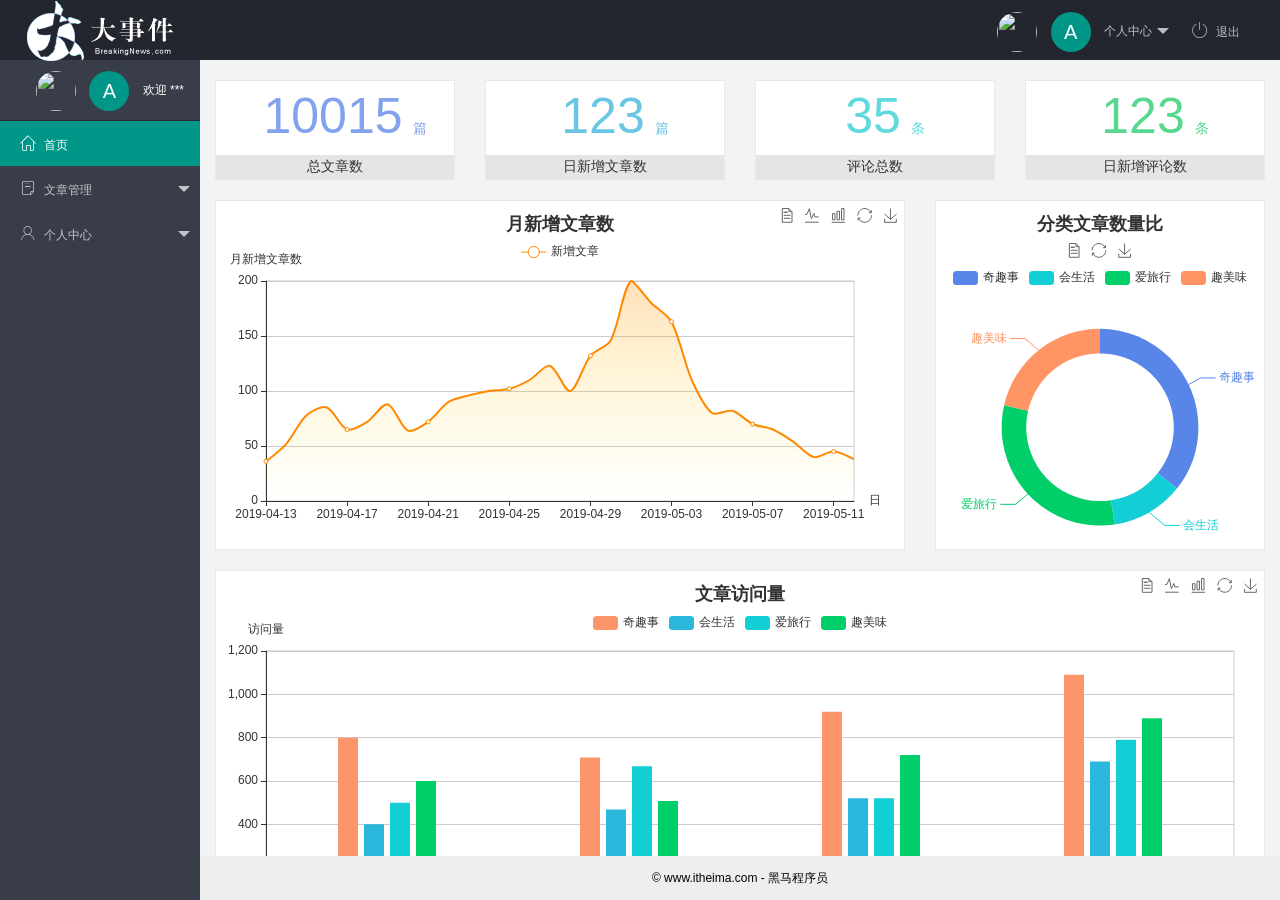
==== commit f6bb1ed8: "'个人中心完成'" ====
--- a/index.html
+++ b/index.html
@@ -2,11 +2,11 @@
 <html lang="en">
 
 <head>
-    <meta charset="UTF-8">
-    <meta http-equiv="X-UA-Compatible" content="IE=edge">
-    <meta name="viewport" content="width=device-width, initial-scale=1.0">
-    <title>主页</title>
-    <link rel="stylesheet" href="./assets/lib/layui/css/layui.css">
+    <meta charset="UTF-8" />
+    <meta name="viewport" content="width=device-width, initial-scale=1.0" />
+    <title>后台主页</title>
+    <!-- 导入 layui 的样式表 -->
+    <link rel="stylesheet" href="/assets/lib/layui/css/layui.css" />
     <!-- 导入第三方图标库 -->
     <link rel="stylesheet" href="/assets/fonts/iconfont.css" />
     <!-- 导入自己的样式表 -->
@@ -17,71 +17,79 @@
     <div class="layui-layout layui-layout-admin">
         <div class="layui-header">
             <div class="layui-logo">
-                <img src="/assets/images/logo.png" alt="">
+                <img src="/assets/images/logo.png" alt="" />
             </div>
             <!-- 头部区域（可配合layui已有的水平导航） -->
-            <ul class="layui-nav layui-layout-right " lay-shrink="all">
+            <ul class="layui-nav layui-layout-right">
                 <li class="layui-nav-item">
-                    <a href="javascript:;">
-                        <img src="http://t.cn/RCzsdCq" class="layui-nav-img" style="display: none;">
+                    <a href="javascript:;" class="userinfo">
+                        <img src="http://t.cn/RCzsdCq" class="layui-nav-img" />
                         <span class="text-avatar">A</span>
                         个人中心
                     </a>
                     <dl class="layui-nav-child">
-                        <dd><a href="">基本资料</a></dd>
-                        <dd><a href="">更换头像</a></dd>
-                        <dd><a href="">重置密码</a></dd>
+                        <dd><a href="/user/user_info.html" target="fm">基本资料</a></dd>
+                        <dd><a href="/user/user_avatar.html" target="fm">更换头像</a></dd>
+                        <dd><a href="/user/user_pwd.html" target="fm">重置密码</a></dd>
                     </dl>
                 </li>
-                <li class="layui-nav-item"><a href="">
-                        <span class="iconfont icon-tuichu"></span>
-                        退出</a></li>
+                <li class="layui-nav-item">
+                    <a href="javascript:;" id="btnLogout"><span class="iconfont icon-tuichu"></span>退出</a>
+                </li>
             </ul>
         </div>
 
         <div class="layui-side layui-bg-black">
             <div class="layui-side-scroll">
                 <div class="userinfo">
-                    <img src="http://t.cn/RCzsdCq" class="layui-nav-img" style="display: none;" />
+                    <img src="http://t.cn/RCzsdCq" class="layui-nav-img" />
                     <span class="text-avatar">A</span>
                     <span id="welcome">欢迎 ***</span>
                 </div>
                 <!-- 左侧导航区域（可配合layui已有的垂直导航） -->
-                <ul class="layui-nav layui-nav-tree" lay-filter="test" lay-shrink="all">
+                <ul class="layui-nav layui-nav-tree" lay-shrink="all">
                     <li class="layui-nav-item layui-this">
-                        <a href="">
-                            <span class="iconfont icon-home "></span>首页
-                        </a>
+                        <a href="/home/dashboard.html" target="fm"><span class="iconfont icon-home"></span>首页</a>
                     </li>
-                    <li class="layui-nav-item ">
-                        <a class="" href="javascript:;">
-                            <span class="iconfont icon-16"></span>文章管理
-                        </a>
+                    <li class="layui-nav-item">
+                        <a class="" href="javascript:;"><span class="iconfont icon-16"></span>文章管理</a>
                         <dl class="layui-nav-child">
-                            <dd><a href="javascript:;"><i class="layui-icon layui-icon-app"></i>文章类别</a></dd>
-                            <dd><a href="javascript:;"><i class="layui-icon layui-icon-app"></i>文章列表</a></dd>
-                            <dd><a href="javascript:;"><i class="layui-icon layui-icon-app"></i>发布文章</a></dd>
+                            <dd>
+                                <a href="/article/art_cate.html" target="fm"><i
+                                        class="layui-icon layui-icon-app"></i>文章类别</a>
+                            </dd>
+                            <dd>
+                                <a href="javascript:;"><i class="layui-icon layui-icon-app"></i>文章列表</a>
+                            </dd>
+                            <dd>
+                                <a href="javascript:;"><i class="layui-icon layui-icon-app"></i>发布文章</a>
+                            </dd>
                         </dl>
                     </li>
                     <li class="layui-nav-item">
                         <a href="javascript:;"><span class="iconfont icon-user"></span>个人中心</a>
                         <dl class="layui-nav-child">
-                            <dd><a href="javascript:;"><i class="layui-icon layui-icon-app"></i> 基本资料</a></dd>
-                            <dd><a href="javascript:;"><i class="layui-icon layui-icon-app"></i> 更换头像</a></dd>
-                            <dd><a href="javascript:;"><i class="layui-icon layui-icon-app"></i> 重置密码</a></dd>
+                            <dd>
+                                <a href="/user/user_info.html" target="fm"><i
+                                        class="layui-icon layui-icon-app"></i>基本资料</a>
+                            </dd>
+                            <dd>
+                                <a href="/user/user_avatar.html" target="fm"><i
+                                        class="layui-icon layui-icon-app"></i>更换头像</a>
+                            </dd>
+                            <dd>
+                                <a href="/user/user_pwd.html" target="fm"><i
+                                        class="layui-icon layui-icon-app"></i>重置密码</a>
+                            </dd>
                         </dl>
                     </li>
-
                 </ul>
             </div>
         </div>
 
         <div class="layui-body">
             <!-- 内容主体区域 -->
-            <div class="layui-body">
-                <!-- 内容主体区域 -->
-                <iframe name="fm" src="/home/dashboard.html" frameborder="0"></iframe>
-            </div>
+            <iframe name="fm" src="/home/dashboard.html" frameborder="0"></iframe>
         </div>
 
         <div class="layui-footer">
@@ -89,7 +97,14 @@
             © www.itheima.com - 黑马程序员
         </div>
     </div>
+    <!-- 导入 layui 的JS文件 -->
     <script src="/assets/lib/layui/layui.all.js"></script>
+    <!-- 导入 jQuery -->
+    <script src="/assets/lib/jquery.js"></script>
+    <!-- 导入自己封装的 baseAPI -->
+    <script src="/assets/js/baseAPI.js"></script>
+    <!-- 导入自己的 js 文件 -->
+    <script src="/assets/js/index.js"></script>
 </body>
 
 </html>
